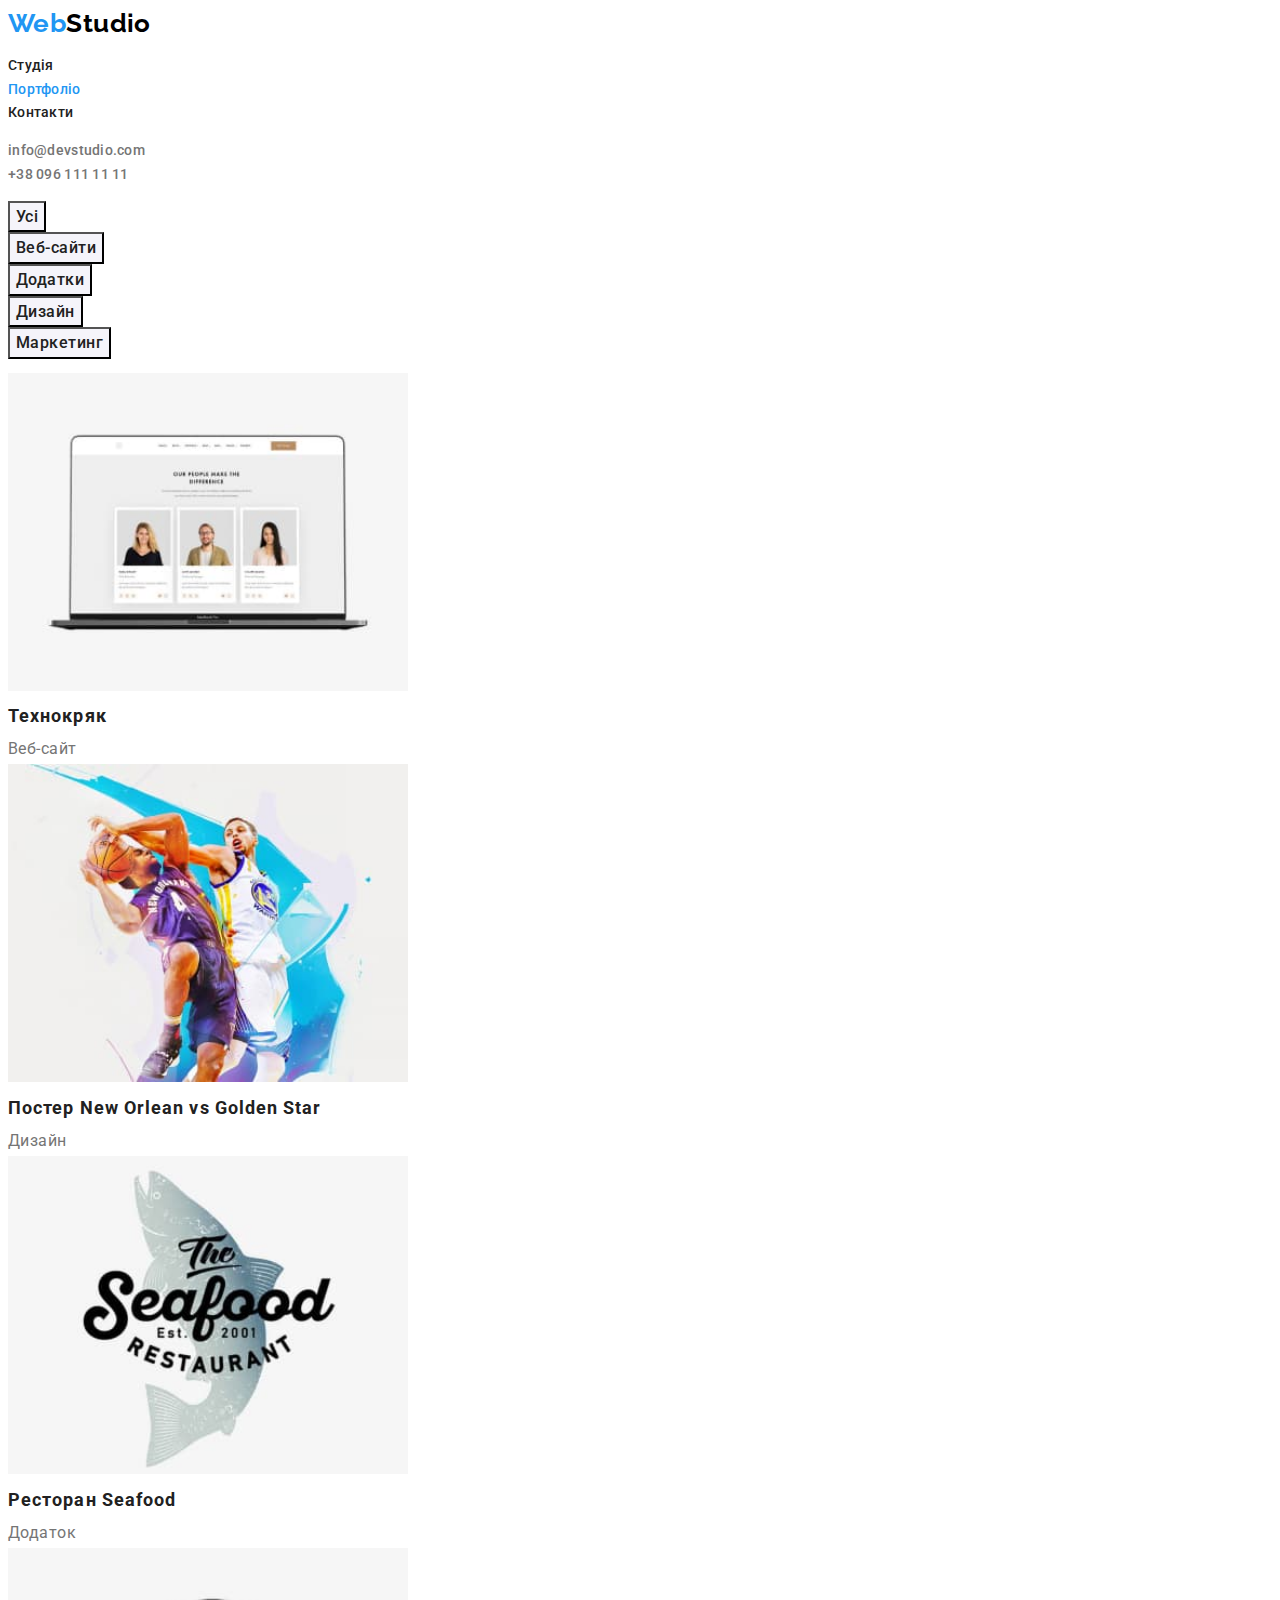
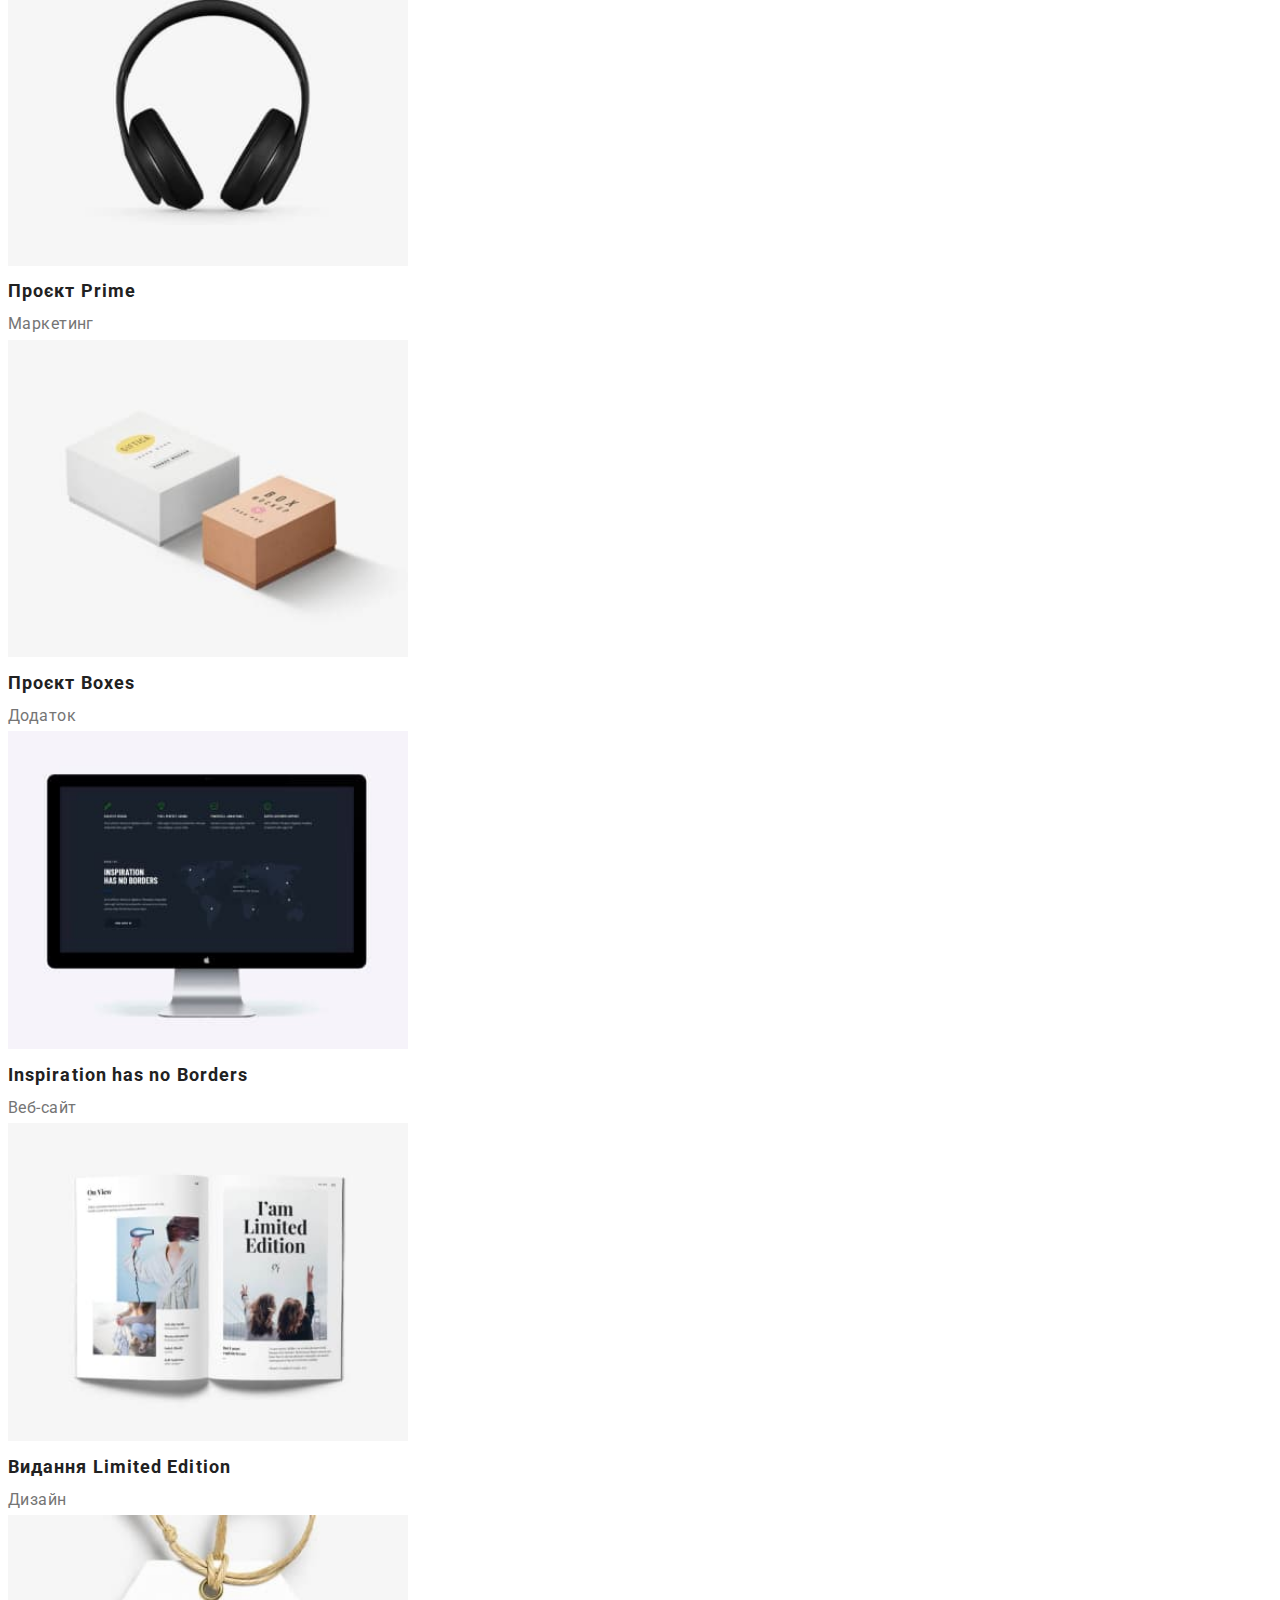
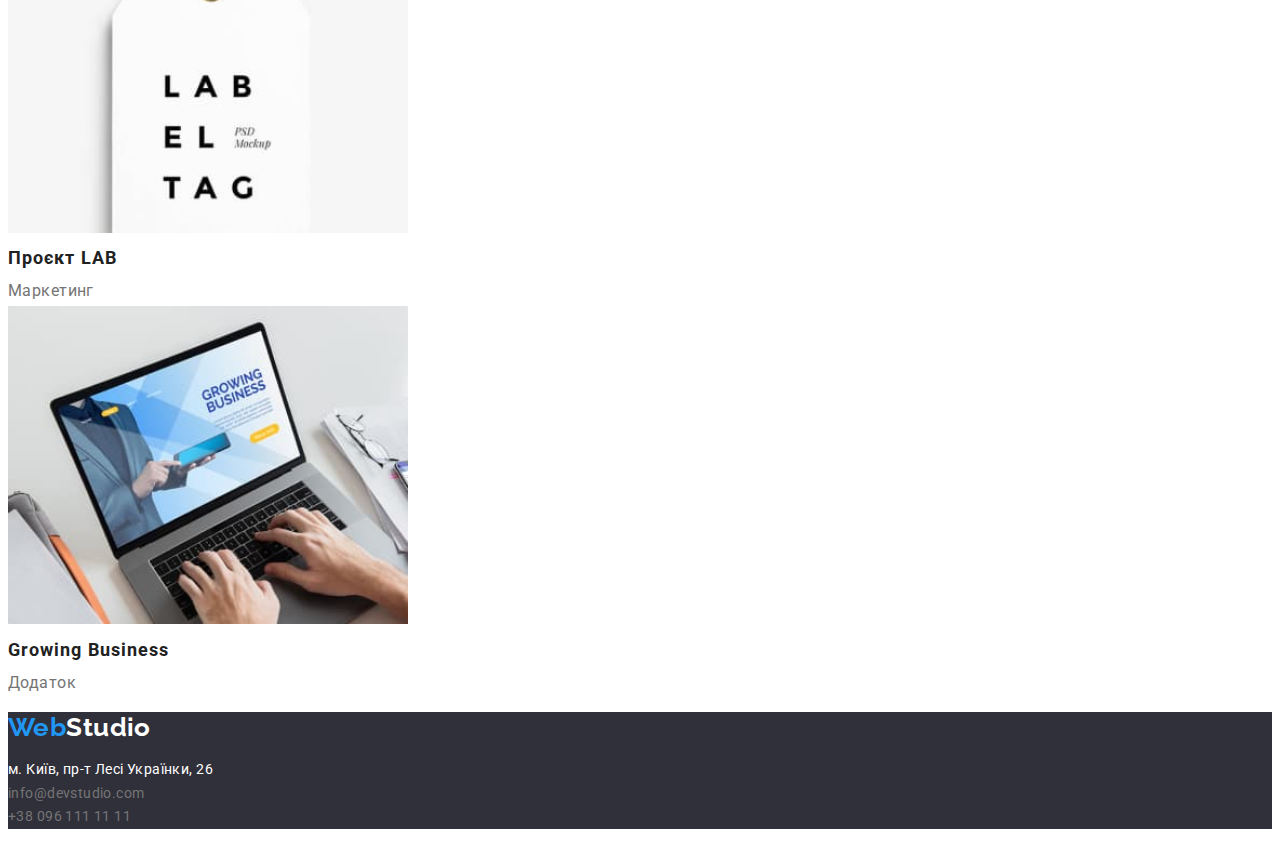
==== portfolio.html @ 4ef35f47 "editting html, css" ====
<!DOCTYPE html>
<html lang="uk">
  <head>
    <meta charset="UTF-8">
    <meta http-equiv="X-UA-Compatible" content="IE=edge">
    <meta name="viewport" content="width=device-width, initial-scale=1.0">
    <title>Portfolio</title>
    <link rel="preconnect" href="https://fonts.googleapis.com">
    <link rel="preconnect" href="https://fonts.gstatic.com" crossorigin>
    <link
      href="https://fonts.googleapis.com/css2?family=Raleway:wght@700&family=Roboto:wght@400;500;700;900&display=swap"
      rel="stylesheet">
    <link rel="stylesheet" href="./css/styles.css">
  </head>
  <body class="body-portfolio">
    <header>
      <nav>
        <a href="./index.html" class="logo-link">
          <span class="logotype">Web</span><span class="logo">Studio</span></a
        >
        <ul class="heder-nav">
          <li>
            <a href="./index.html" class="heder-list">Студія</a>
          </li>
          <li>
            <a href="./portfolio.html" class="heder-list list-current">Портфоліо</a>
          </li>
          <li>
            <a href="" class="heder-list">Контакти</a>
          </li>
        </ul>
        <ul class="heder-contact">
          <li>
            <a href="" class="heder-link">info@devstudio.com</a>
          </li>
          <li>
            <a href="" class="heder-link">+38 096 111 11 11</a>
          </li>
        </ul>
      </nav>
    </header>
    <main>
      <section>
        <h1 class="visually-hidden">Фільтр робіт</h1>
        <ul class="button-nav">
          <li><button class="button" type="button">Усі</button></li>
          <li><button class="button" type="button">Веб-сайти</button></li>
          <li><button class="button" type="button">Додатки</button></li>
          <li><button class="button" type="button">Дизайн</button></li>
          <li><button class="button" type="button">Маркетинг</button></li>
        </ul>
        <ul class="projects-list">
          <li class="iteam">
            <a href="" class="projects-link">
              <img
                src="./images/img-1-1.jpg"
                alt="зображення ноутбука на котрому відкритий сайт Технокряк"
                width="400">
              <h2 class="title">Технокряк</h2>
              <p class="text">Веб-сайт</p>
            </a>
          </li>
          <li>
            <a href="" class="projects-link">
              <img
                src="./images/img-2-2.jpg"
                alt="Зображення постера баскетболістів New Orlean vs Golden Star"
                width="400">
              <h2 class="title">Постер New Orlean vs Golden Star</h2>
              <p class="text">Дизайн</p>
            </a>
          </li>
          <li>
            <a href="" class="projects-link">
              <img
                src="./images/img-3-2.jpg"
                alt="Зображення логотипу ресторана Seafood"
                width="400">
              <h2 class="title">Ресторан Seafood</h2>
              <p class="text">Додаток</p>
            </a>
          </li>
          <li>
            <a href="" class="projects-link">
              <img
                src="./images/img-4-2.jpg"
                alt="зображення навушників"
                width="400">
              <h2 class="title">Проєкт Prime</h2>
              <p class="text">Маркетинг</p>
            </a>
          </li>
          <li>
            <a href="" class="projects-link">
              <img
                src="./images/img-5-2.jpg"
                alt="зображення двох коробок"
                width="400">
              <h2 class="title">Проєкт Boxes</h2>
              <p class="text">Додаток</p>
            </a>
          </li>
          <li>
            <a href="" class="projects-link">
              <img
                src="./images/img-6-2.jpg"
                alt="зображення iMac з сайтом"
                width="400">
              <h2 class="title">Inspiration has no Borders</h2>
              <p class="text">Веб-сайт</p>
            </a>
          </li>
          <li>
            <a href="" class="projects-link">
              <img
                src="./images/img-7-2.jpg"
                alt="зображення книги"
                width="400">
              <h2 class="title">Видання Limited Edition</h2>
              <p class="text">Дизайн</p>
            </a>
          </li>
          <li>
            <a href="" class="projects-link">
              <img
                src="./images/img-8-2.jpg"
                alt="Зображення бірки"
                width="400">
              <h2 class="title">Проєкт LAB</h2>
              <p class="text">Маркетинг</p>
            </a>
          </li>
          <li>
            <a href="" class="projects-link">
              <img
                src="./images/img-9-2.jpg"
                alt="Людина користується ноутбуком"
                width="400">
              <h2 class="title">Growing Business</h2>
              <p class="text">Додаток</p>
            </a>
          </li>
        </ul>
      </section>
    </main>
    <footer class="section-footer">
      <a href="./index.html" class="logo-link">
        <span class="logotype">Web</span
        ><span class="logo-footer">Studio</span></a
      >
      <address>
        <ul class="footer-nav">
          <li>
            <a
              href="https://goo.gl/maps/CPtrU1FHBa2aNyZL9"
              target="_blank"
              rel="noopener noreferrer nofollow"
              class="footer-adress"
              >м. Київ, пр-т Лесі Українки, 26</a
            >
          </li>
          <li>
            <a href="mailto:info@devstudio.com" class="footer-mail"
              >info@devstudio.com</a
            >
          </li>
          <li>
            <a href="tel:380961111111" class="footer-tel">+38 096 111 11 11</a>
          </li>
        </ul>
      </address>
    </footer>
  </body>
</html>
---- css/styles.css ----
/* колір заголовіків #212121 */
/* колір параграфів #757575 */
/* акцент #2196f3 */
/* білий колір #ffffff */
/* колір фона основний #f5f5f5 */
/* колір фона додатковий #2f303a */
/* колір фона додатковий #f5f4fa */

:root {
  --primary-text-color: #212121;
  --text-color: #757575;
  --accent-color: #2196f3;
  --white-color: #ffffff;
  --primary-background-color: #f5f5f5;
  --secondary-background-color: #2f303a;
  --third-background-color: #f5f4fa;
  --background-portfolio: #eeeeee;
}

.visually-hidden {
  position: absolute;
  white-space: nowrap;
  width: 1px;
  height: 1px;
  overflow: hidden;
  border: 0;
  padding: 0;
  clip: rect(0 0 0 0);
  clip-path: inset(50%);
  margin: -1px;
}

ul {
  padding: 0;
}

h1, h2, h3, h4, h5, h6, p {
  margin-top: 0;
  margin-bottom: 0;
}


.container {
  width: 100%;
  max-width: 1200px;
  margin: 0 auto;
  padding: 0 15px;
}

body {
  font-family: 'Roboto', sans-serif;
  font-weight: 400;
  font-size: 14px;
  line-height: 1.7;
  letter-spacing: 0.03em;
  background-color: var(--white-color);
  color: var(--text-color);
}

.logo-link {
  text-decoration: none;
}

.logo-footer {
  font-family: 'Raleway';
  font-style: normal;
  font-weight: 700;
  font-size: 26px;
  line-height: 1.2;
  color: var(--white-color);
}

.logotype {
  font-family: 'Raleway';
  font-style: normal;
  font-weight: 700;
  font-size: 26px;
  line-height: 1.2;
  text-decoration: none;
  color: var(--accent-color);
}
.logo {
  font-family: 'Raleway';
  font-style: normal;
  font-weight: 700;
  font-size: 26px;
  line-height: 1.2;
  color: #000000;
}

/* Hero */

.hero {
  background-color: var(--secondary-background-color);
}

.hero-title {
  color: var(--white-color);
  font-weight: 900;
  font-size: 44px;
  line-height: 1.36;
  text-align: center;
  letter-spacing: 0.06em;
  text-transform: uppercase;
}

/* Site-nav */

.heder-nav {
  list-style: none;
}

.heder-contact {
  list-style: none;
}

.heder-list {
  color: var(--primary-text-color);
  text-decoration: none;
  font-weight: 500;
  font-size: 14px;
  line-height: 1.1;
  letter-spacing: 0.02em;
}

.heder-link {
  color: var(--text-color);
  font-weight: 500;
  font-size: 14px;
  line-height: 1.1;
  letter-spacing: 0.02em;
  text-decoration: none;
}

.heder-link:hover,
.heder-link:focus {
  color: var(--accent-color);
}

.heder-list:hover,
.heder-list:focus {
  color: var(--accent-color);
}

.list-current {
  color: var(--accent-color);
}



/* Features */

.section .title {
  color: var(--primary-text-color);
  font-weight: 700;
  font-size: 14px;
  line-height: 1.1;
  letter-spacing: 0.03em;
  text-transform: uppercase;
}

.title-primary {
  color: var(--primary-text-color);
  font-weight: 700;
  font-size: 36px;
  line-height: 1.2;
  text-align: center;
  letter-spacing: 0.03em;
}

.features-images,
.features-list {
  list-style: none;
}

.features-list .title {
  color: var(--primary-text-color);
}

/* Team */

.team-title {
  color: var(--primary-text-color);
  font-weight: 700;
  font-size: 36px;
  line-height: 42px;
  text-align: center;
  letter-spacing: 0.03em;
}

.section-team {
  background-color: var(--third-background-color);
}

.images {
  text-align: center;
}

.team-list .title {
  color: var(--primary-text-color);
  font-weight: 500;
  font-size: 16px;
  line-height: 1.2px;
  /* identical to box height */
  /* text-align: center; */
  letter-spacing: 0.03em;
}

.team-list .text {
  line-height: 0.8;
  /* identical to box height */
  /* text-align: center */
}

.team-list {
  background-color: var(--white-color);
  list-style: none;
}

/* Footer */

.section-footer {
  background-color: var(--secondary-background-color);
}

.footer-nav {
  list-style: none;
  font-style: normal;
}

.footer-adress {
  color: var(--white-color);
  text-decoration: none;
}

.footer-adress:hover,
.footer-adrees:focus {
  color: var(--accent-color);
}

.footer-mail,
.footer-tel {
  color: var(--text-color);
  text-decoration: none;
}

.footer-tel:hover,
.footer-tel:focus {
  color: var(--accent-color);
}

.footer-mail:hover,
.footer-mail:focus {
  color: var(--accent-color);
}

/* Button */

.button-hero {
  border-radius: 4px;
  padding: 10px 32px;
  min-width: 216px;
  color: var(--white-color);
  background-color: var(--accent-color);
  font-family: 'Roboto', sans-serif;
  border: none;
  font-weight: 700;
  font-size: 16px;
  line-height: 1.88;
  display: flex;
  align-items: center;
  text-align: center;
  letter-spacing: 0.06em;
}

.button-hero:hover,
.button-hero:focus {
  color: var(--white-color);
  background-color: #188ce8;
  cursor: pointer;
}

.button-nav {
  list-style: none;
}

.button {
  color: var(--primary-text-color);
  background-color: var(--third-background-color);
  font-family: 'Roboto';
  font-style: normal;
  font-weight: 500;
  font-size: 16px;
  line-height: 1.6;
  text-align: center;
  letter-spacing: 0.03em;
}

.button:hover,
.button:focus {
  color: var(--white-color);
  background-color: var(--accent-color);
  cursor: pointer;
}

/* Portfolio */

.body-portfolio {
  color: var(--text-color);
  background-color: var(--white-color);
}

.projects-list {
  background-color: var(--white-color);
  list-style: none;
}

.projects-list .title {
  color: var(--primary-text-color);
  font-size: 18px;
    line-height: 2.0;
    letter-spacing: 0.06em;
}

.projects-list .text {
  color: var(--text-color);
  font-size: 16px;
    line-height: 1.88;
}

.projects-link {
  text-decoration: none;
}
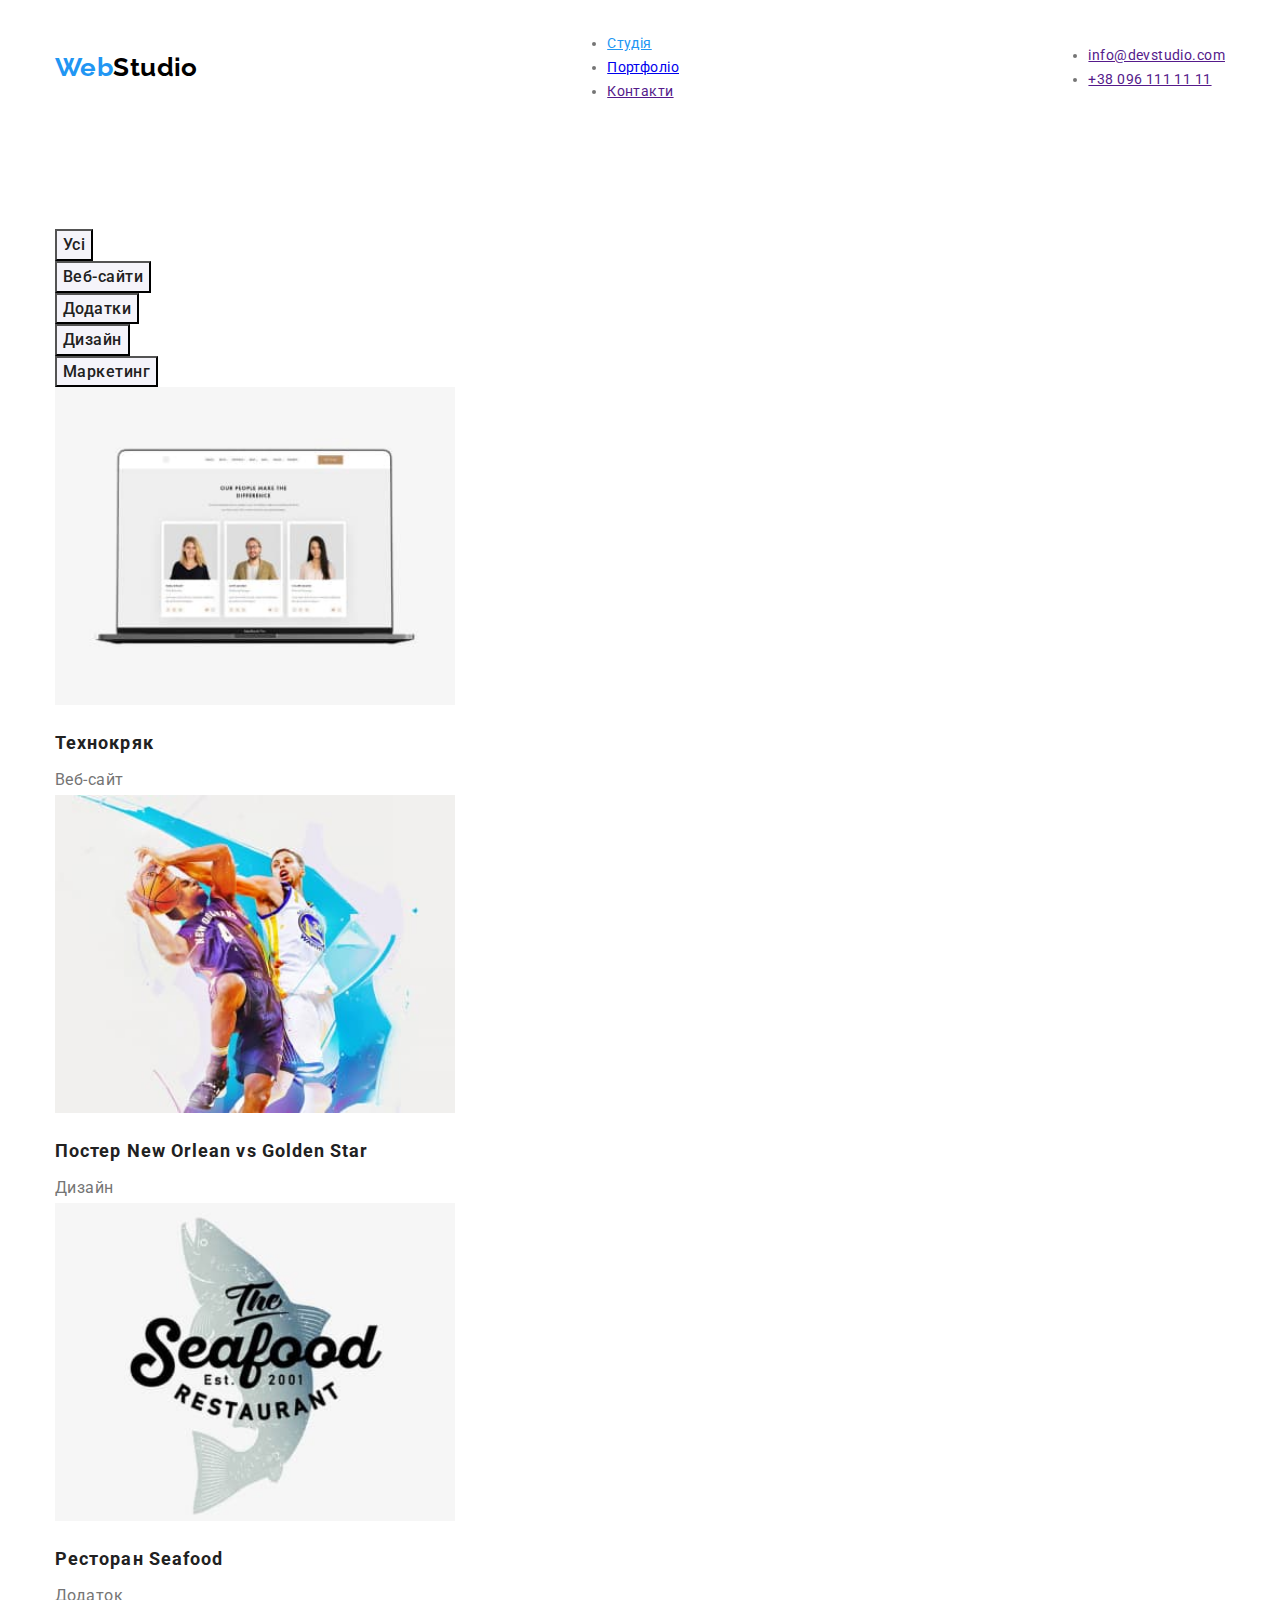
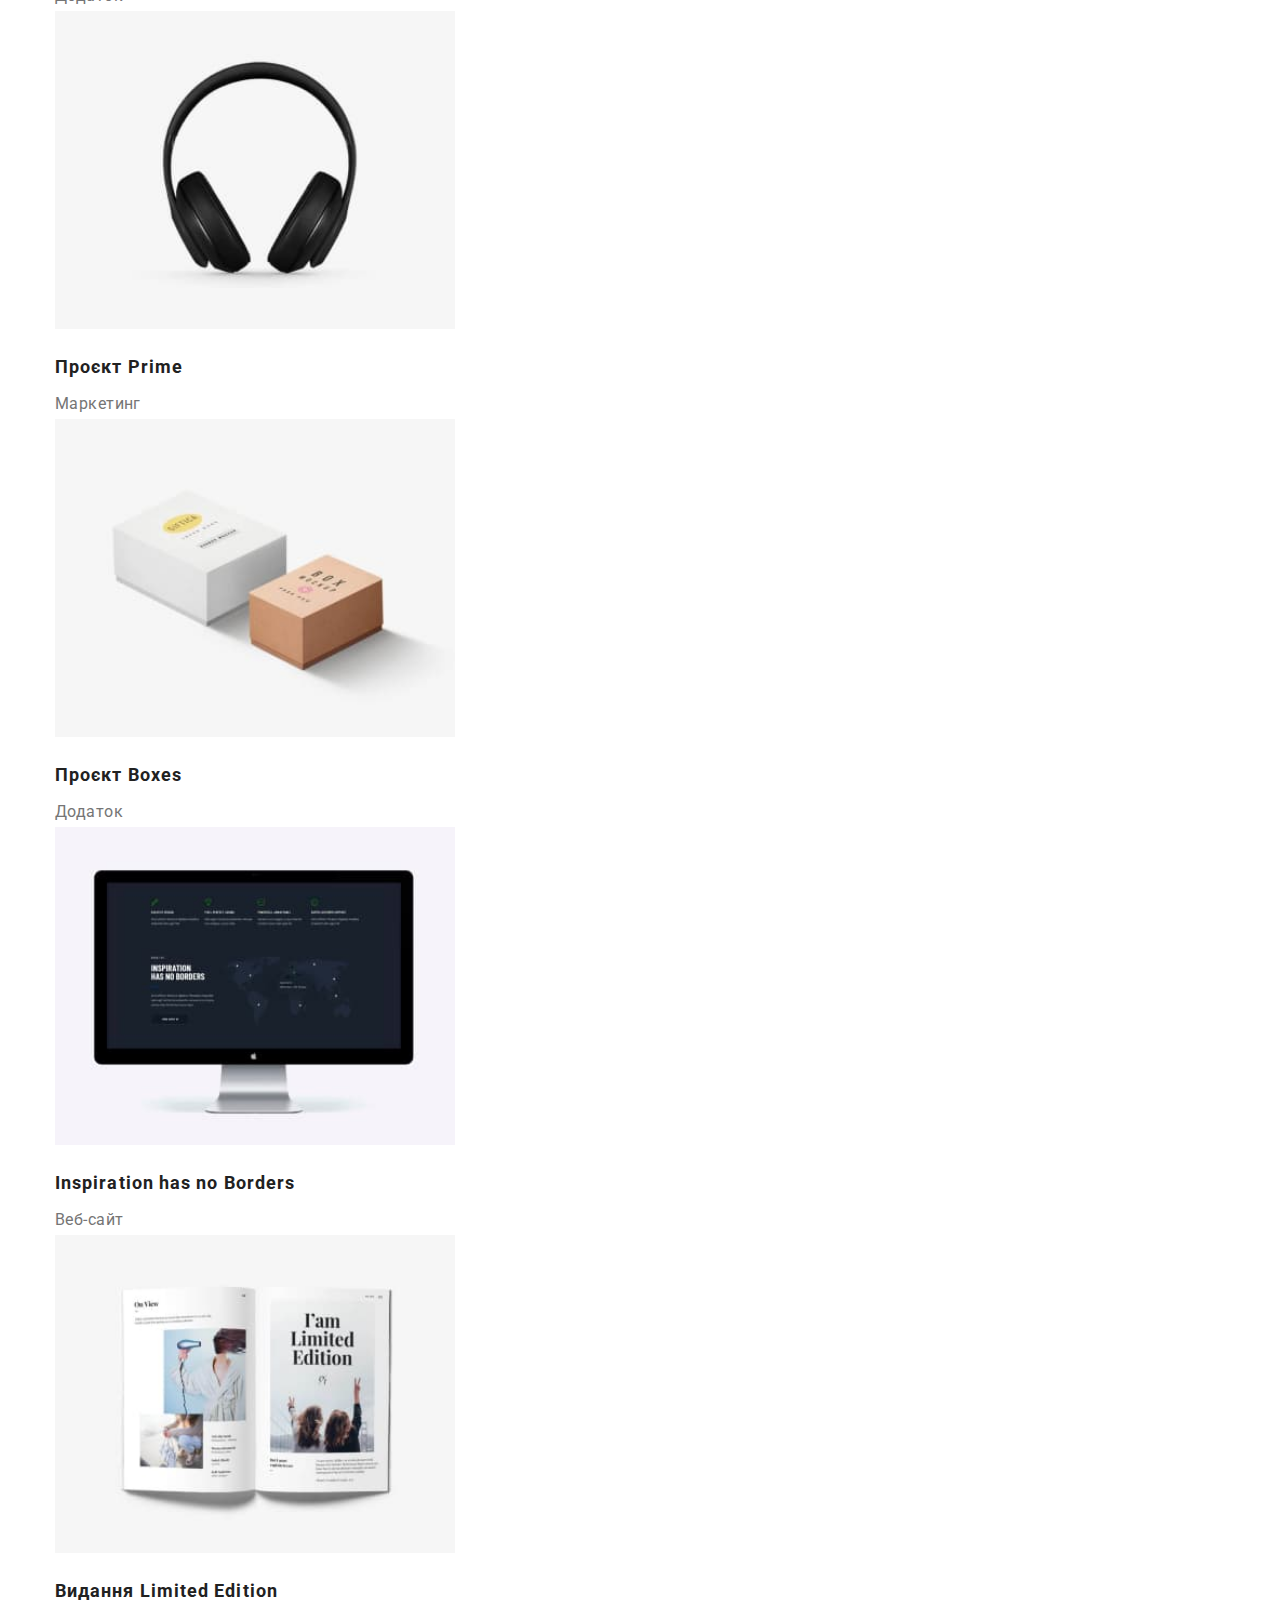
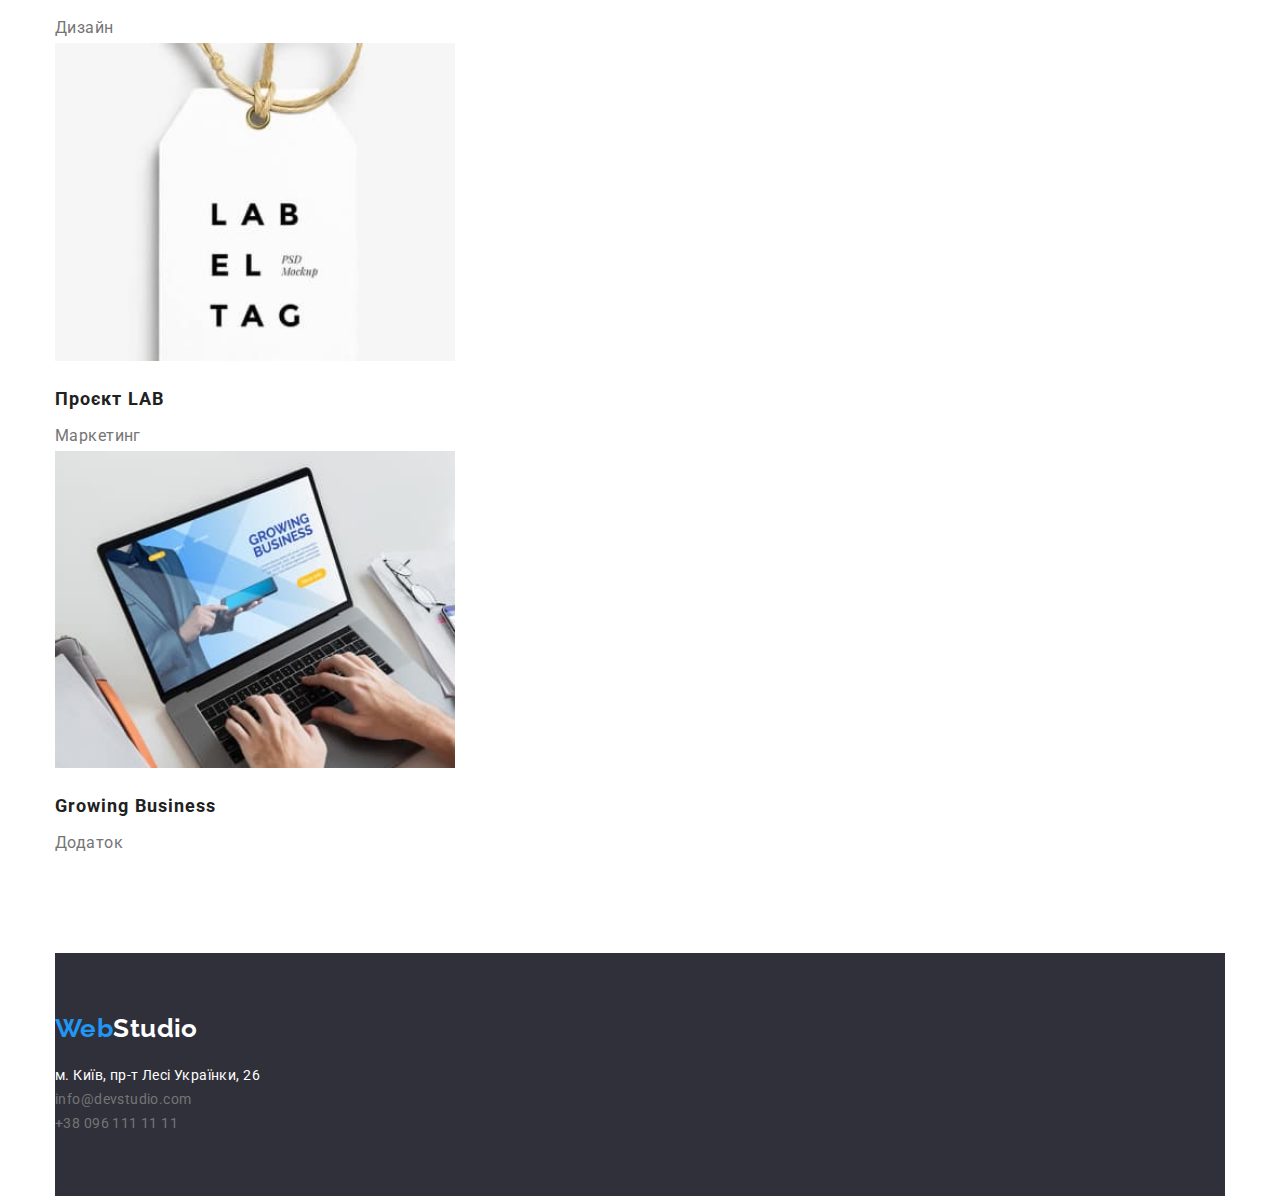
==== commit 37a4c0e3: "08-10-2022" ====
--- a/portfolio.html
+++ b/portfolio.html
@@ -10,38 +10,40 @@
     <link
       href="https://fonts.googleapis.com/css2?family=Raleway:wght@700&family=Roboto:wght@400;500;700;900&display=swap"
       rel="stylesheet">
+      <link rel="stylesheet" href="https://cdnjs.cloudflare.com/ajax/libs/modern-normalize/1.1.0/modern-normalize.min.css" />
     <link rel="stylesheet" href="./css/styles.css">
   </head>
   <body class="body-portfolio">
     <header>
-      <nav>
-        <a href="./index.html" class="logo-link">
-          <span class="logotype">Web</span><span class="logo">Studio</span></a
-        >
-        <ul class="heder-nav">
-          <li>
-            <a href="./index.html" class="heder-list">Студія</a>
-          </li>
-          <li>
-            <a href="./portfolio.html" class="heder-list list-current">Портфоліо</a>
-          </li>
-          <li>
-            <a href="" class="heder-list">Контакти</a>
-          </li>
-        </ul>
-        <ul class="heder-contact">
-          <li>
-            <a href="" class="heder-link">info@devstudio.com</a>
-          </li>
-          <li>
-            <a href="" class="heder-link">+38 096 111 11 11</a>
-          </li>
-        </ul>
-      </nav>
+      <div class="container">
+<nav class="navigation">
+  <a href="./index.html" class="logo-link">
+    <span class="logotype">Web</span><span class="logo">Studio</span></a>
+  <ul class="heder-nav">
+    <li>
+      <a href="./index.html" class="heder-list list-current">Студія</a>
+    </li>
+    <li>
+      <a href="./portfolio.html" class="heder-list">Портфоліо</a>
+    </li>
+    <li>
+      <a href="" class="heder-list">Контакти</a>
+    </li>
+  </ul>
+  <ul class="heder-contact">
+    <li>
+      <a href="" class="heder-link">info@devstudio.com</a>
+    </li>
+    <li>
+      <a href="" class="heder-link">+38 096 111 11 11</a>
+    </li>
+  </ul>
+</nav>
+      </div>
     </header>
     <main>
-      <section>
-        <h1 class="visually-hidden">Фільтр робіт</h1>
+      <section class="section">
+        <div class="container"><h1 class="visually-hidden">Фільтр робіт</h1>
         <ul class="button-nav">
           <li><button class="button" type="button">Усі</button></li>
           <li><button class="button" type="button">Веб-сайти</button></li>
@@ -52,124 +54,91 @@
         <ul class="projects-list">
           <li class="iteam">
             <a href="" class="projects-link">
-              <img
-                src="./images/img-1-1.jpg"
-                alt="зображення ноутбука на котрому відкритий сайт Технокряк"
-                width="400">
-              <h2 class="title">Технокряк</h2>
-              <p class="text">Веб-сайт</p>
+              <img src="./images/img-1-1.jpg" alt="зображення ноутбука на котрому відкритий сайт Технокряк" width="400">
+              <h2 class="title-card">Технокряк</h2>
+              <p class="text-card">Веб-сайт</p>
             </a>
           </li>
           <li>
             <a href="" class="projects-link">
-              <img
-                src="./images/img-2-2.jpg"
-                alt="Зображення постера баскетболістів New Orlean vs Golden Star"
-                width="400">
-              <h2 class="title">Постер New Orlean vs Golden Star</h2>
-              <p class="text">Дизайн</p>
+              <img src="./images/img-2-2.jpg" alt="Зображення постера баскетболістів New Orlean vs Golden Star" width="400">
+              <h2 class="title-card">Постер New Orlean vs Golden Star</h2>
+              <p class="text-card">Дизайн</p>
             </a>
           </li>
           <li>
             <a href="" class="projects-link">
-              <img
-                src="./images/img-3-2.jpg"
-                alt="Зображення логотипу ресторана Seafood"
-                width="400">
-              <h2 class="title">Ресторан Seafood</h2>
-              <p class="text">Додаток</p>
+              <img src="./images/img-3-2.jpg" alt="Зображення логотипу ресторана Seafood" width="400">
+              <h2 class="title-card">Ресторан Seafood</h2>
+              <p class="text-card">Додаток</p>
             </a>
           </li>
           <li>
             <a href="" class="projects-link">
-              <img
-                src="./images/img-4-2.jpg"
-                alt="зображення навушників"
-                width="400">
-              <h2 class="title">Проєкт Prime</h2>
-              <p class="text">Маркетинг</p>
+              <img src="./images/img-4-2.jpg" alt="зображення навушників" width="400">
+              <h2 class="title-card">Проєкт Prime</h2>
+              <p class="text-card">Маркетинг</p>
             </a>
           </li>
           <li>
             <a href="" class="projects-link">
-              <img
-                src="./images/img-5-2.jpg"
-                alt="зображення двох коробок"
-                width="400">
-              <h2 class="title">Проєкт Boxes</h2>
-              <p class="text">Додаток</p>
+              <img src="./images/img-5-2.jpg" alt="зображення двох коробок" width="400">
+              <h2 class="title-card">Проєкт Boxes</h2>
+              <p class="text-card">Додаток</p>
             </a>
           </li>
           <li>
             <a href="" class="projects-link">
-              <img
-                src="./images/img-6-2.jpg"
-                alt="зображення iMac з сайтом"
-                width="400">
-              <h2 class="title">Inspiration has no Borders</h2>
-              <p class="text">Веб-сайт</p>
+              <img src="./images/img-6-2.jpg" alt="зображення iMac з сайтом" width="400">
+              <h2 class="title-card">Inspiration has no Borders</h2>
+              <p class="text-card">Веб-сайт</p>
             </a>
           </li>
           <li>
             <a href="" class="projects-link">
-              <img
-                src="./images/img-7-2.jpg"
-                alt="зображення книги"
-                width="400">
-              <h2 class="title">Видання Limited Edition</h2>
-              <p class="text">Дизайн</p>
+              <img src="./images/img-7-2.jpg" alt="зображення книги" width="400">
+              <h2 class="title-card">Видання Limited Edition</h2>
+              <p class="text-card">Дизайн</p>
             </a>
           </li>
           <li>
             <a href="" class="projects-link">
-              <img
-                src="./images/img-8-2.jpg"
-                alt="Зображення бірки"
-                width="400">
-              <h2 class="title">Проєкт LAB</h2>
-              <p class="text">Маркетинг</p>
+              <img src="./images/img-8-2.jpg" alt="Зображення бірки" width="400">
+              <h2 class="title-card">Проєкт LAB</h2>
+              <p class="text-card">Маркетинг</p>
             </a>
           </li>
           <li>
             <a href="" class="projects-link">
-              <img
-                src="./images/img-9-2.jpg"
-                alt="Людина користується ноутбуком"
-                width="400">
-              <h2 class="title">Growing Business</h2>
-              <p class="text">Додаток</p>
+              <img src="./images/img-9-2.jpg" alt="Людина користується ноутбуком" width="400">
+              <h2 class="title-card">Growing Business</h2>
+              <p class="text-card">Додаток</p>
             </a>
           </li>
         </ul>
+      </div>
       </section>
     </main>
-    <footer class="section-footer">
-      <a href="./index.html" class="logo-link">
-        <span class="logotype">Web</span
-        ><span class="logo-footer">Studio</span></a
-      >
-      <address>
-        <ul class="footer-nav">
-          <li>
-            <a
-              href="https://goo.gl/maps/CPtrU1FHBa2aNyZL9"
-              target="_blank"
-              rel="noopener noreferrer nofollow"
-              class="footer-adress"
-              >м. Київ, пр-т Лесі Українки, 26</a
-            >
-          </li>
-          <li>
-            <a href="mailto:info@devstudio.com" class="footer-mail"
-              >info@devstudio.com</a
-            >
-          </li>
-          <li>
-            <a href="tel:380961111111" class="footer-tel">+38 096 111 11 11</a>
-          </li>
-        </ul>
-      </address>
-    </footer>
+    <div class="container">
+<footer class="section-footer">
+  <a href="./index.html" class="logo-link">
+    <span class="logotype">Web</span><span class="logo-footer">Studio</span></a>
+  <address>
+    <ul class="footer-nav">
+      <li>
+        <a href="https://goo.gl/maps/CPtrU1FHBa2aNyZL9" target="_blank" rel="noopener noreferrer nofollow"
+          class="footer-adress">м. Київ, пр-т Лесі Українки, 26</a>
+      </li>
+      <li>
+        <a href="mailto:info@devstudio.com" class="footer-mail">info@devstudio.com</a>
+      </li>
+      <li>
+        <a href="tel:380961111111" class="footer-tel">+38 096 111 11 11</a>
+      </li>
+    </ul>
+  </address>
+</footer>
+    </div>
   </body>
 </html>
  --- a/css/styles.css
+++ b/css/styles.css
@@ -31,14 +31,26 @@
 }
 
 ul {
+  margin: 0;
   padding: 0;
 }
 
-h1, h2, h3, h4, h5, h6, p {
-  margin-top: 0;
-  margin-bottom: 0;
-}
-
+h1,
+h2,
+h3,
+h4,
+h5,
+h6,
+p {
+  margin: 0;
+  padding: 0;
+}
+
+img {
+  display: block;
+  max-width: 100%;
+  height: auto;
+}
 
 .container {
   width: 100%;
@@ -47,8 +59,13 @@
   padding: 0 15px;
 }
 
+.section,
+.section-team {
+  padding: 94px 0;
+}
+
 body {
-  font-family: 'Roboto', sans-serif;
+  font-family: "Roboto", sans-serif;
   font-weight: 400;
   font-size: 14px;
   line-height: 1.7;
@@ -62,7 +79,7 @@
 }
 
 .logo-footer {
-  font-family: 'Raleway';
+  font-family: "Raleway";
   font-style: normal;
   font-weight: 700;
   font-size: 26px;
@@ -71,7 +88,7 @@
 }
 
 .logotype {
-  font-family: 'Raleway';
+  font-family: "Raleway";
   font-style: normal;
   font-weight: 700;
   font-size: 26px;
@@ -80,7 +97,7 @@
   color: var(--accent-color);
 }
 .logo {
-  font-family: 'Raleway';
+  font-family: "Raleway";
   font-style: normal;
   font-weight: 700;
   font-size: 26px;
@@ -95,6 +112,8 @@
 }
 
 .hero-title {
+  margin: 0 auto 30px auto;
+  max-width: 696px;
   color: var(--white-color);
   font-weight: 900;
   font-size: 44px;
@@ -104,17 +123,35 @@
   text-transform: uppercase;
 }
 
-/* Site-nav */
-
-.heder-nav {
-  list-style: none;
-}
-
-.heder-contact {
-  list-style: none;
-}
-
-.heder-list {
+/* HEADER */
+
+.page-header {
+  border-bottom: 1px solid #ececec;
+}
+
+.navigation {
+  display: flex;
+  justify-content: space-between;
+  align-items: center;
+  margin-top: 32px;
+  margin-bottom: 32px;
+}
+
+.header-nav {
+  display: flex;
+  gap: 50px;
+  margin-left: 50px;
+  list-style: none;
+}
+
+.header-contact {
+  display: flex;
+  gap: 50px;
+  margin-left: auto;
+  list-style: none;
+}
+
+.header-list {
   color: var(--primary-text-color);
   text-decoration: none;
   font-weight: 500;
@@ -123,7 +160,7 @@
   letter-spacing: 0.02em;
 }
 
-.heder-link {
+.header-link {
   color: var(--text-color);
   font-weight: 500;
   font-size: 14px;
@@ -132,13 +169,13 @@
   text-decoration: none;
 }
 
-.heder-link:hover,
-.heder-link:focus {
-  color: var(--accent-color);
-}
-
-.heder-list:hover,
-.heder-list:focus {
+.header-link:hover,
+.header-link:focus {
+  color: var(--accent-color);
+}
+
+.header-list:hover,
+.header-list:focus {
   color: var(--accent-color);
 }
 
@@ -146,11 +183,45 @@
   color: var(--accent-color);
 }
 
-
-
 /* Features */
 
-.section .title {
+.section-features {
+  padding-bottom: 0;
+  padding-top: 94px;
+}
+
+.features-list {
+  display: flex;
+  gap: 30px;
+}
+
+.title-text {
+  max-width: 270px;
+}
+
+.title-primary {
+  margin-bottom: 50px;
+  color: var(--primary-text-color);
+  font-weight: 700;
+  font-size: 36px;
+  line-height: 1.2;
+  text-align: center;
+  letter-spacing: 0.03em;
+}
+
+.features-images {
+  display: flex;
+  gap: 30px;
+}
+
+.features-images,
+.features-list {
+  list-style: none;
+}
+
+.features-list .title {
+  margin-bottom: 10px;
+  max-width: 270px;
   color: var(--primary-text-color);
   font-weight: 700;
   font-size: 14px;
@@ -159,25 +230,20 @@
   text-transform: uppercase;
 }
 
-.title-primary {
-  color: var(--primary-text-color);
-  font-weight: 700;
-  font-size: 36px;
-  line-height: 1.2;
-  text-align: center;
-  letter-spacing: 0.03em;
-}
-
-.features-images,
-.features-list {
-  list-style: none;
-}
-
-.features-list .title {
-  color: var(--primary-text-color);
-}
-
 /* Team */
+
+.container-card {
+  padding: 30px 70px;
+  background-color: var(--white-color);
+  box-shadow: 0px 1px 3px rgba(0, 0, 0, 0.12), 0px 1px 1px rgba(0, 0, 0, 0.14),
+    0px 2px 1px rgba(0, 0, 0, 0.2);
+  border-radius: 0px 0px 4px 4px;
+}
+
+.team-list {
+  display: flex;
+  gap: 30px;
+}
 
 .team-title {
   color: var(--primary-text-color);
@@ -186,14 +252,11 @@
   line-height: 42px;
   text-align: center;
   letter-spacing: 0.03em;
+  margin-bottom: 50px;
 }
 
 .section-team {
   background-color: var(--third-background-color);
-}
-
-.images {
-  text-align: center;
 }
 
 .team-list .title {
@@ -201,19 +264,14 @@
   font-weight: 500;
   font-size: 16px;
   line-height: 1.2px;
-  /* identical to box height */
-  /* text-align: center; */
   letter-spacing: 0.03em;
 }
 
 .team-list .text {
   line-height: 0.8;
-  /* identical to box height */
-  /* text-align: center */
 }
 
 .team-list {
-  background-color: var(--white-color);
   list-style: none;
 }
 
@@ -221,9 +279,11 @@
 
 .section-footer {
   background-color: var(--secondary-background-color);
+  padding: 60px 0;
 }
 
 .footer-nav {
+  margin-top: 20px;
   list-style: none;
   font-style: normal;
 }
@@ -257,12 +317,14 @@
 /* Button */
 
 .button-hero {
+  padding: 10px 32px;
+  margin: 0 auto;
   border-radius: 4px;
   padding: 10px 32px;
   min-width: 216px;
   color: var(--white-color);
   background-color: var(--accent-color);
-  font-family: 'Roboto', sans-serif;
+  font-family: "Roboto", sans-serif;
   border: none;
   font-weight: 700;
   font-size: 16px;
@@ -287,7 +349,7 @@
 .button {
   color: var(--primary-text-color);
   background-color: var(--third-background-color);
-  font-family: 'Roboto';
+  font-family: "Roboto";
   font-style: normal;
   font-weight: 500;
   font-size: 16px;
@@ -315,17 +377,19 @@
   list-style: none;
 }
 
-.projects-list .title {
+.projects-list .title-card {
   color: var(--primary-text-color);
   font-size: 18px;
-    line-height: 2.0;
-    letter-spacing: 0.06em;
-}
-
-.projects-list .text {
+  line-height: 2;
+  letter-spacing: 0.06em;
+  margin-bottom: 4px;
+  margin-top: 20px;
+}
+
+.projects-list .text-card {
   color: var(--text-color);
   font-size: 16px;
-    line-height: 1.88;
+  line-height: 1.88;
 }
 
 .projects-link {
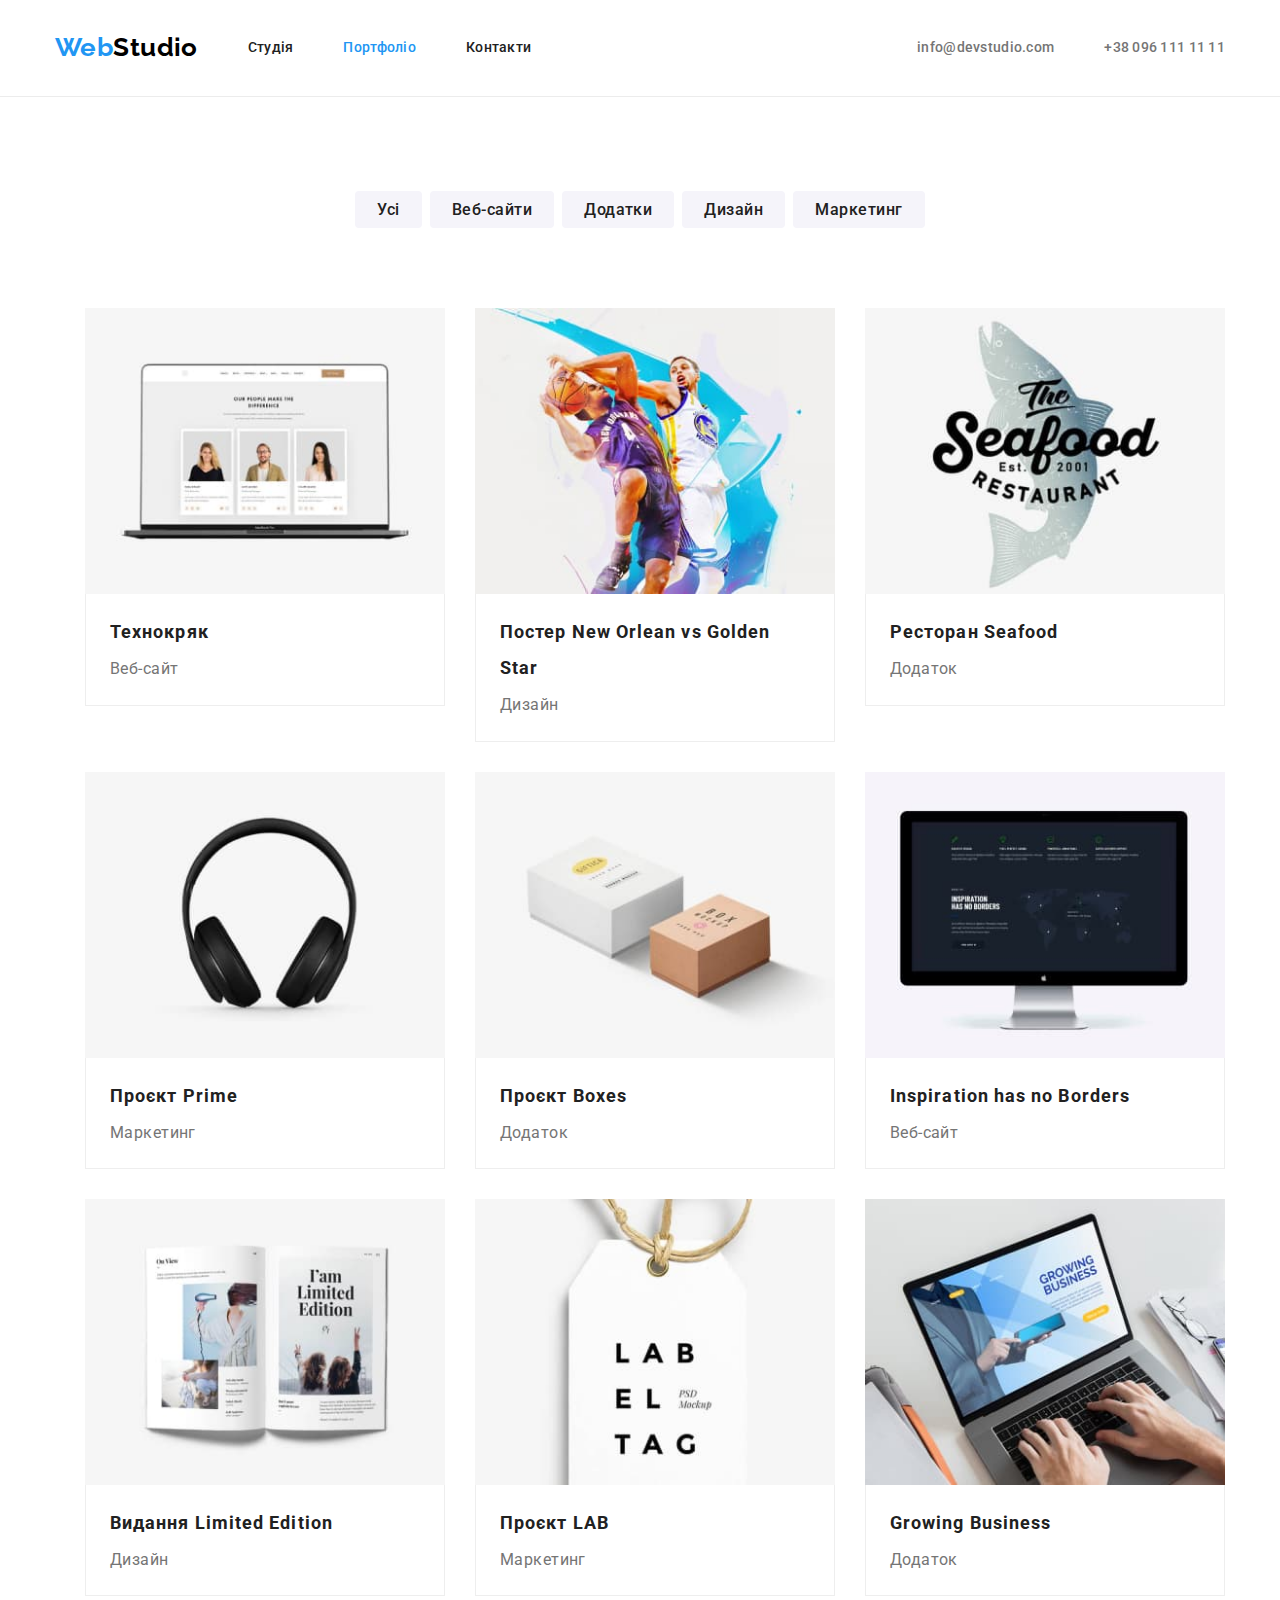
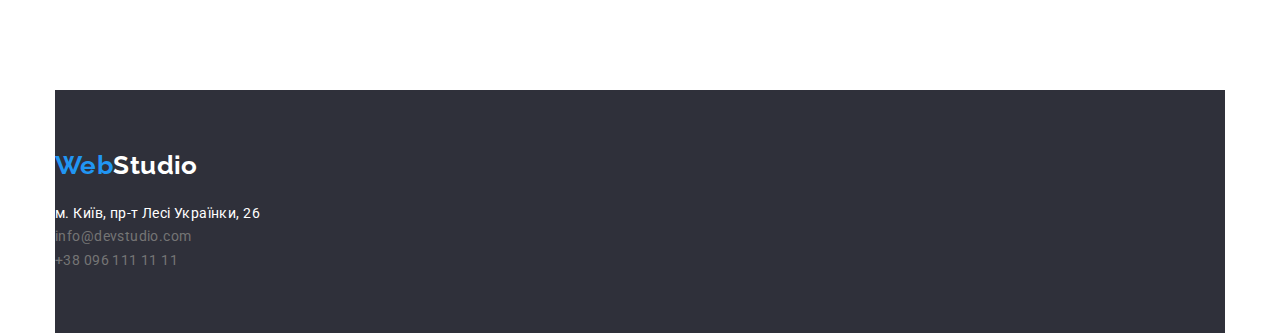
==== commit df141996: "09-10-2022" ====
--- a/portfolio.html
+++ b/portfolio.html
@@ -1,144 +1,216 @@
 <!DOCTYPE html>
 <html lang="uk">
   <head>
-    <meta charset="UTF-8">
-    <meta http-equiv="X-UA-Compatible" content="IE=edge">
-    <meta name="viewport" content="width=device-width, initial-scale=1.0">
+    <meta charset="UTF-8" />
+    <meta http-equiv="X-UA-Compatible" content="IE=edge" />
+    <meta name="viewport" content="width=device-width, initial-scale=1.0" />
     <title>Portfolio</title>
-    <link rel="preconnect" href="https://fonts.googleapis.com">
-    <link rel="preconnect" href="https://fonts.gstatic.com" crossorigin>
+    <link rel="preconnect" href="https://fonts.googleapis.com" />
+    <link rel="preconnect" href="https://fonts.gstatic.com" crossorigin />
     <link
       href="https://fonts.googleapis.com/css2?family=Raleway:wght@700&family=Roboto:wght@400;500;700;900&display=swap"
-      rel="stylesheet">
-      <link rel="stylesheet" href="https://cdnjs.cloudflare.com/ajax/libs/modern-normalize/1.1.0/modern-normalize.min.css" />
-    <link rel="stylesheet" href="./css/styles.css">
+      rel="stylesheet"
+    />
+    <link
+      rel="stylesheet"
+      href="https://cdnjs.cloudflare.com/ajax/libs/modern-normalize/1.1.0/modern-normalize.min.css"
+    />
+    <link rel="stylesheet" href="./css/styles.css" />
   </head>
   <body class="body-portfolio">
-    <header>
+    <header class="page-header">
       <div class="container">
-<nav class="navigation">
-  <a href="./index.html" class="logo-link">
-    <span class="logotype">Web</span><span class="logo">Studio</span></a>
-  <ul class="heder-nav">
-    <li>
-      <a href="./index.html" class="heder-list list-current">Студія</a>
-    </li>
-    <li>
-      <a href="./portfolio.html" class="heder-list">Портфоліо</a>
-    </li>
-    <li>
-      <a href="" class="heder-list">Контакти</a>
-    </li>
-  </ul>
-  <ul class="heder-contact">
-    <li>
-      <a href="" class="heder-link">info@devstudio.com</a>
-    </li>
-    <li>
-      <a href="" class="heder-link">+38 096 111 11 11</a>
-    </li>
-  </ul>
-</nav>
+        <nav class="navigation">
+          <a href="./index.html" class="logo-link">
+            <span class="logotype">Web</span><span class="logo">Studio</span></a
+          >
+          <ul class="header-nav">
+            <li>
+              <a href="./index.html" class="header-list">Студія</a>
+            </li>
+            <li>
+              <a href="./portfolio.html" class="header-list list-current"
+                >Портфоліо</a
+              >
+            </li>
+            <li>
+              <a href="" class="header-list">Контакти</a>
+            </li>
+          </ul>
+          <ul class="header-contact">
+            <li>
+              <a href="" class="header-link">info@devstudio.com</a>
+            </li>
+            <li>
+              <a href="" class="header-link">+38 096 111 11 11</a>
+            </li>
+          </ul>
+        </nav>
       </div>
     </header>
     <main>
       <section class="section">
-        <div class="container"><h1 class="visually-hidden">Фільтр робіт</h1>
-        <ul class="button-nav">
-          <li><button class="button" type="button">Усі</button></li>
-          <li><button class="button" type="button">Веб-сайти</button></li>
-          <li><button class="button" type="button">Додатки</button></li>
-          <li><button class="button" type="button">Дизайн</button></li>
-          <li><button class="button" type="button">Маркетинг</button></li>
-        </ul>
-        <ul class="projects-list">
-          <li class="iteam">
-            <a href="" class="projects-link">
-              <img src="./images/img-1-1.jpg" alt="зображення ноутбука на котрому відкритий сайт Технокряк" width="400">
-              <h2 class="title-card">Технокряк</h2>
-              <p class="text-card">Веб-сайт</p>
-            </a>
-          </li>
-          <li>
-            <a href="" class="projects-link">
-              <img src="./images/img-2-2.jpg" alt="Зображення постера баскетболістів New Orlean vs Golden Star" width="400">
-              <h2 class="title-card">Постер New Orlean vs Golden Star</h2>
-              <p class="text-card">Дизайн</p>
-            </a>
-          </li>
-          <li>
-            <a href="" class="projects-link">
-              <img src="./images/img-3-2.jpg" alt="Зображення логотипу ресторана Seafood" width="400">
-              <h2 class="title-card">Ресторан Seafood</h2>
-              <p class="text-card">Додаток</p>
-            </a>
-          </li>
-          <li>
-            <a href="" class="projects-link">
-              <img src="./images/img-4-2.jpg" alt="зображення навушників" width="400">
-              <h2 class="title-card">Проєкт Prime</h2>
-              <p class="text-card">Маркетинг</p>
-            </a>
-          </li>
-          <li>
-            <a href="" class="projects-link">
-              <img src="./images/img-5-2.jpg" alt="зображення двох коробок" width="400">
-              <h2 class="title-card">Проєкт Boxes</h2>
-              <p class="text-card">Додаток</p>
-            </a>
-          </li>
-          <li>
-            <a href="" class="projects-link">
-              <img src="./images/img-6-2.jpg" alt="зображення iMac з сайтом" width="400">
-              <h2 class="title-card">Inspiration has no Borders</h2>
-              <p class="text-card">Веб-сайт</p>
-            </a>
-          </li>
-          <li>
-            <a href="" class="projects-link">
-              <img src="./images/img-7-2.jpg" alt="зображення книги" width="400">
-              <h2 class="title-card">Видання Limited Edition</h2>
-              <p class="text-card">Дизайн</p>
-            </a>
-          </li>
-          <li>
-            <a href="" class="projects-link">
-              <img src="./images/img-8-2.jpg" alt="Зображення бірки" width="400">
-              <h2 class="title-card">Проєкт LAB</h2>
-              <p class="text-card">Маркетинг</p>
-            </a>
-          </li>
-          <li>
-            <a href="" class="projects-link">
-              <img src="./images/img-9-2.jpg" alt="Людина користується ноутбуком" width="400">
-              <h2 class="title-card">Growing Business</h2>
-              <p class="text-card">Додаток</p>
-            </a>
-          </li>
-        </ul>
-      </div>
+        <div class="container">
+          <h1 class="visually-hidden">Фільтр робіт</h1>
+          <ul class="button-nav">
+            <li><button class="button" type="button">Усі</button></li>
+            <li><button class="button" type="button">Веб-сайти</button></li>
+            <li><button class="button" type="button">Додатки</button></li>
+            <li><button class="button" type="button">Дизайн</button></li>
+            <li><button class="button" type="button">Маркетинг</button></li>
+          </ul>
+          <ul class="projects-list">
+            <li class="iteam">
+              <a href="" class="projects-link">
+                <img
+                  src="./images/img-1-1.jpg"
+                  alt="зображення ноутбука на котрому відкритий сайт Технокряк"
+                  width="400"
+                />
+                <div class="card-content">
+                  <h2 class="title-card">Технокряк</h2>
+                  <p class="text-card">Веб-сайт</p>
+                </div>
+              </a>
+            </li>
+            <li class="iteam">
+              <a href="" class="projects-link">
+                <img
+                  src="./images/img-2-2.jpg"
+                  alt="Зображення постера баскетболістів New Orlean vs Golden Star"
+                  width="400"
+                />
+                <div class="card-content">
+                  <h2 class="title-card">Постер New Orlean vs Golden Star</h2>
+                  <p class="text-card">Дизайн</p>
+                </div>
+              </a>
+            </li>
+            <li class="iteam">
+              <a href="" class="projects-link">
+                <img
+                  src="./images/img-3-2.jpg"
+                  alt="Зображення логотипу ресторана Seafood"
+                  width="400"
+                />
+                <div class="card-content">
+                  <h2 class="title-card">Ресторан Seafood</h2>
+                  <p class="text-card">Додаток</p>
+                </div>
+              </a>
+            </li>
+            <li class="iteam">
+              <a href="" class="projects-link">
+                <img
+                  src="./images/img-4-2.jpg"
+                  alt="зображення навушників"
+                  width="400"
+                />
+                <div class="card-content">
+                  <h2 class="title-card">Проєкт Prime</h2>
+                  <p class="text-card">Маркетинг</p>
+                </div>
+              </a>
+            </li>
+            <li class="iteam">
+              <a href="" class="projects-link">
+                <img
+                  src="./images/img-5-2.jpg"
+                  alt="зображення двох коробок"
+                  width="400"
+                />
+                <div class="card-content">
+                  <h2 class="title-card">Проєкт Boxes</h2>
+                  <p class="text-card">Додаток</p>
+                </div>
+              </a>
+            </li>
+            <li class="iteam">
+              <a href="" class="projects-link">
+                <img
+                  src="./images/img-6-2.jpg"
+                  alt="зображення iMac з сайтом"
+                  width="400"
+                />
+                <div class="card-content">
+                  <h2 class="title-card">Inspiration has no Borders</h2>
+                  <p class="text-card">Веб-сайт</p>
+                </div>
+              </a>
+            </li>
+            <li class="iteam">
+              <a href="" class="projects-link">
+                <img
+                  src="./images/img-7-2.jpg"
+                  alt="зображення книги"
+                  width="400"
+                />
+                <div class="card-content">
+                  <h2 class="title-card">Видання Limited Edition</h2>
+                  <p class="text-card">Дизайн</p>
+                </div>
+              </a>
+            </li>
+            <li class="iteam">
+              <a href="" class="projects-link">
+                <img
+                  src="./images/img-8-2.jpg"
+                  alt="Зображення бірки"
+                  width="400"
+                />
+                <div class="card-content">
+                  <h2 class="title-card">Проєкт LAB</h2>
+                  <p class="text-card">Маркетинг</p>
+                </div>
+              </a>
+            </li>
+            <li class="iteam">
+              <a href="" class="projects-link">
+                <img
+                  src="./images/img-9-2.jpg"
+                  alt="Людина користується ноутбуком"
+                  width="400"
+                />
+                <div class="card-content">
+                  <h2 class="title-card">Growing Business</h2>
+                  <p class="text-card">Додаток</p>
+                </div>
+              </a>
+            </li>
+          </ul>
+        </div>
       </section>
     </main>
     <div class="container">
-<footer class="section-footer">
-  <a href="./index.html" class="logo-link">
-    <span class="logotype">Web</span><span class="logo-footer">Studio</span></a>
-  <address>
-    <ul class="footer-nav">
-      <li>
-        <a href="https://goo.gl/maps/CPtrU1FHBa2aNyZL9" target="_blank" rel="noopener noreferrer nofollow"
-          class="footer-adress">м. Київ, пр-т Лесі Українки, 26</a>
-      </li>
-      <li>
-        <a href="mailto:info@devstudio.com" class="footer-mail">info@devstudio.com</a>
-      </li>
-      <li>
-        <a href="tel:380961111111" class="footer-tel">+38 096 111 11 11</a>
-      </li>
-    </ul>
-  </address>
-</footer>
+      <footer class="section-footer">
+        <a href="./index.html" class="logo-link">
+          <span class="logotype">Web</span
+          ><span class="logo-footer">Studio</span></a
+        >
+        <address>
+          <ul class="footer-nav">
+            <li>
+              <a
+                href="https://goo.gl/maps/CPtrU1FHBa2aNyZL9"
+                target="_blank"
+                rel="noopener noreferrer nofollow"
+                class="footer-adress"
+                >м. Київ, пр-т Лесі Українки, 26</a
+              >
+            </li>
+            <li>
+              <a href="mailto:info@devstudio.com" class="footer-mail"
+                >info@devstudio.com</a
+              >
+            </li>
+            <li>
+              <a href="tel:380961111111" class="footer-tel"
+                >+38 096 111 11 11</a
+              >
+            </li>
+          </ul>
+        </address>
+      </footer>
     </div>
   </body>
 </html>
- --- a/css/styles.css
+++ b/css/styles.css
@@ -7,6 +7,7 @@
 /* колір фона додатковий #f5f4fa */
 
 :root {
+  --card-set-gap: 30px;
   --primary-text-color: #212121;
   --text-color: #757575;
   --accent-color: #2196f3;
@@ -52,6 +53,7 @@
   height: auto;
 }
 
+
 .container {
   width: 100%;
   max-width: 1200px;
@@ -232,12 +234,19 @@
 
 /* Team */
 
+.card {
+  width: 270px;
+  height: 368px;
+  background-color: var(--white-color);
+    box-shadow: 0px 1px 3px rgba(0, 0, 0, 0.12), 0px 1px 1px rgba(0, 0, 0, 0.14),
+      0px 2px 1px rgba(0, 0, 0, 0.2);
+    border-radius: 0px 0px 4px 4px;
+}
+
 .container-card {
-  padding: 30px 70px;
-  background-color: var(--white-color);
-  box-shadow: 0px 1px 3px rgba(0, 0, 0, 0.12), 0px 1px 1px rgba(0, 0, 0, 0.14),
-    0px 2px 1px rgba(0, 0, 0, 0.2);
-  border-radius: 0px 0px 4px 4px;
+  padding: 30px 0;
+  text-align: center;
+  
 }
 
 .team-list {
@@ -260,15 +269,16 @@
 }
 
 .team-list .title {
+  margin-bottom: 10px ;
   color: var(--primary-text-color);
   font-weight: 500;
   font-size: 16px;
-  line-height: 1.2px;
+  line-height: 1.2;
   letter-spacing: 0.03em;
 }
 
 .team-list .text {
-  line-height: 0.8;
+  line-height: 1.2;
 }
 
 .team-list {
@@ -343,10 +353,17 @@
 }
 
 .button-nav {
+  display: flex;
+  gap: 8px;
+  justify-content: center; 
+  margin-bottom: 50px;
   list-style: none;
 }
 
 .button {
+  padding: 6px 22px;
+  border-radius: 4px;
+  border: 0;
   color: var(--primary-text-color);
   background-color: var(--third-background-color);
   font-family: "Roboto";
@@ -373,9 +390,22 @@
 }
 
 .projects-list {
+  display: flex;
+  flex-wrap: wrap;
+  margin-top: (-1 * var(--card-set-gap));
+  margin-left: (-1 * var(--card-set-gap) );
   background-color: var(--white-color);
   list-style: none;
 }
+
+
+.projects-list > .iteam {
+  display: block;
+  flex-basis: calc(100% / 3 - var(--card-set-gap));
+  margin-top: var(--card-set-gap);
+  margin-left: var(--card-set-gap);
+}
+
 
 .projects-list .title-card {
   color: var(--primary-text-color);
@@ -383,7 +413,6 @@
   line-height: 2;
   letter-spacing: 0.06em;
   margin-bottom: 4px;
-  margin-top: 20px;
 }
 
 .projects-list .text-card {
@@ -395,3 +424,9 @@
 .projects-link {
   text-decoration: none;
 }
+
+.card-content {
+  padding: 20px 24px;
+  border: 1px solid var(--background-portfolio);
+  border-top: none;
+}
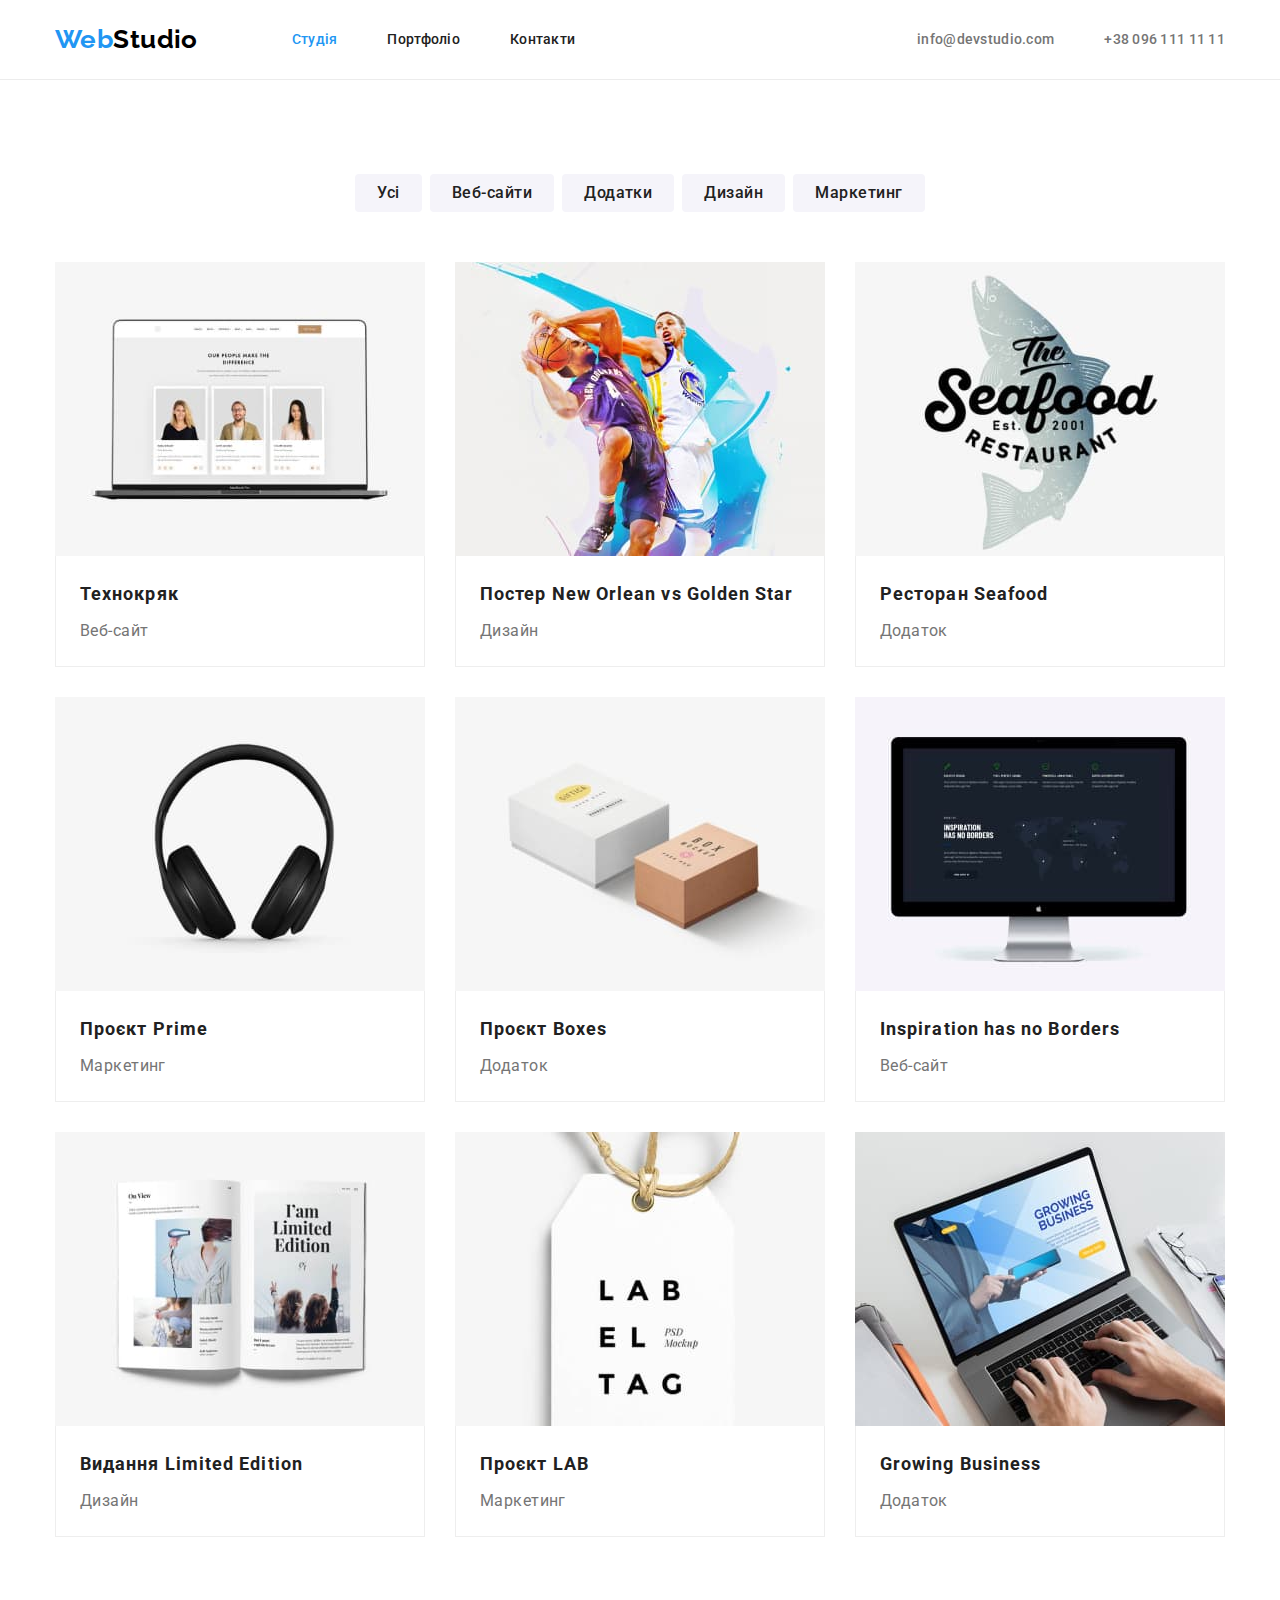
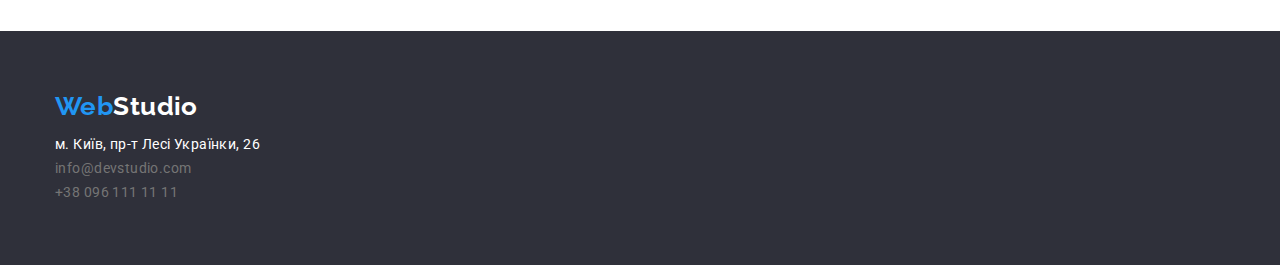
==== commit a516be1d: "09-10-2022 20:32" ====
--- a/portfolio.html
+++ b/portfolio.html
@@ -20,23 +20,21 @@
   <body class="body-portfolio">
     <header class="page-header">
       <div class="container">
-        <nav class="navigation">
-          <a href="./index.html" class="logo-link">
-            <span class="logotype">Web</span><span class="logo">Studio</span></a
-          >
-          <ul class="header-nav">
-            <li>
-              <a href="./index.html" class="header-list">Студія</a>
-            </li>
-            <li>
-              <a href="./portfolio.html" class="header-list list-current"
-                >Портфоліо</a
-              >
-            </li>
-            <li>
-              <a href="" class="header-list">Контакти</a>
-            </li>
-          </ul>
+        <div class="container-nav">
+          <nav class="navigation">
+            <a href="./index.html" class="logo-link">Web<span class="logo">Studio</span></a>
+            <ul class="header-nav">
+              <li>
+                <a href="./index.html" class="header-list list-current">Студія</a>
+              </li>
+              <li>
+                <a href="./portfolio.html" class="header-list">Портфоліо</a>
+              </li>
+              <li>
+                <a href="" class="header-list">Контакти</a>
+              </li>
+            </ul>
+          </nav>
           <ul class="header-contact">
             <li>
               <a href="" class="header-link">info@devstudio.com</a>
@@ -45,7 +43,7 @@
               <a href="" class="header-link">+38 096 111 11 11</a>
             </li>
           </ul>
-        </nav>
+        </div>
       </div>
     </header>
     <main>
@@ -181,36 +179,24 @@
         </div>
       </section>
     </main>
-    <div class="container">
-      <footer class="section-footer">
-        <a href="./index.html" class="logo-link">
-          <span class="logotype">Web</span
-          ><span class="logo-footer">Studio</span></a
-        >
+    <footer class="section-footer">
+      <div class="container">
+        <a href="./index.html" class="logo-link-footer">Web<span class="logo-footer">Studio</span></a>
         <address>
           <ul class="footer-nav">
             <li>
-              <a
-                href="https://goo.gl/maps/CPtrU1FHBa2aNyZL9"
-                target="_blank"
-                rel="noopener noreferrer nofollow"
-                class="footer-adress"
-                >м. Київ, пр-т Лесі Українки, 26</a
-              >
-            </li>
-            <li>
-              <a href="mailto:info@devstudio.com" class="footer-mail"
-                >info@devstudio.com</a
-              >
-            </li>
-            <li>
-              <a href="tel:380961111111" class="footer-tel"
-                >+38 096 111 11 11</a
-              >
+              <a href="https://goo.gl/maps/CPtrU1FHBa2aNyZL9" target="_blank" rel="noopener noreferrer nofollow"
+                class="footer-adress">м. Київ, пр-т Лесі Українки, 26</a>
+            </li>
+            <li>
+              <a href="mailto:info@devstudio.com" class="footer-mail">info@devstudio.com</a>
+            </li>
+            <li>
+              <a href="tel:380961111111" class="footer-tel">+38 096 111 11 11</a>
             </li>
           </ul>
         </address>
-      </footer>
-    </div>
+      </div>
+    </footer>
   </body>
 </html>
--- a/css/styles.css
+++ b/css/styles.css
@@ -53,7 +53,6 @@
   height: auto;
 }
 
-
 .container {
   width: 100%;
   max-width: 1200px;
@@ -78,6 +77,22 @@
 
 .logo-link {
   text-decoration: none;
+  font-family: "Raleway";
+  font-style: normal;
+  font-weight: 700;
+    font-size: 26px;
+    line-height: 1.2;
+    text-decoration: none;
+    color: var(--accent-color);
+}
+
+.logo {
+  font-family: "Raleway";
+  font-style: normal;
+  font-weight: 700;
+  font-size: 26px;
+  line-height: 1.2;
+  color: #000000;
 }
 
 .logo-footer {
@@ -89,27 +104,26 @@
   color: var(--white-color);
 }
 
-.logotype {
-  font-family: "Raleway";
-  font-style: normal;
-  font-weight: 700;
-  font-size: 26px;
-  line-height: 1.2;
-  text-decoration: none;
-  color: var(--accent-color);
-}
-.logo {
-  font-family: "Raleway";
-  font-style: normal;
-  font-weight: 700;
-  font-size: 26px;
-  line-height: 1.2;
-  color: #000000;
-}
+.logo-link-footer {
+  display: block;
+  margin-bottom: 11px;
+  text-decoration: none;
+    font-family: "Raleway";
+    font-style: normal;
+    font-weight: 700;
+    font-size: 26px;
+    line-height: 1.2;
+    text-decoration: none;
+    color: var(--accent-color);
+}
+
+
+
 
 /* Hero */
 
 .hero {
+  padding: 200px 0;
   background-color: var(--secondary-background-color);
 }
 
@@ -131,18 +145,20 @@
   border-bottom: 1px solid #ececec;
 }
 
+.container-nav {
+  display: flex;
+
+}
+
 .navigation {
   display: flex;
-  justify-content: space-between;
   align-items: center;
-  margin-top: 32px;
-  margin-bottom: 32px;
 }
 
 .header-nav {
   display: flex;
   gap: 50px;
-  margin-left: 50px;
+  margin-left: 94px;
   list-style: none;
 }
 
@@ -154,6 +170,8 @@
 }
 
 .header-list {
+  display: block;
+  padding: 32px 0;
   color: var(--primary-text-color);
   text-decoration: none;
   font-weight: 500;
@@ -163,6 +181,8 @@
 }
 
 .header-link {
+  display: block;
+  padding: 32px 0;
   color: var(--text-color);
   font-weight: 500;
   font-size: 14px;
@@ -236,17 +256,15 @@
 
 .card {
   width: 270px;
-  height: 368px;
   background-color: var(--white-color);
-    box-shadow: 0px 1px 3px rgba(0, 0, 0, 0.12), 0px 1px 1px rgba(0, 0, 0, 0.14),
-      0px 2px 1px rgba(0, 0, 0, 0.2);
-    border-radius: 0px 0px 4px 4px;
+  box-shadow: 0px 1px 3px rgba(0, 0, 0, 0.12), 0px 1px 1px rgba(0, 0, 0, 0.14),
+    0px 2px 1px rgba(0, 0, 0, 0.2);
+  border-radius: 0px 0px 4px 4px;
 }
 
 .container-card {
   padding: 30px 0;
   text-align: center;
-  
 }
 
 .team-list {
@@ -269,7 +287,7 @@
 }
 
 .team-list .title {
-  margin-bottom: 10px ;
+  margin-bottom: 10px;
   color: var(--primary-text-color);
   font-weight: 500;
   font-size: 16px;
@@ -293,7 +311,6 @@
 }
 
 .footer-nav {
-  margin-top: 20px;
   list-style: none;
   font-style: normal;
 }
@@ -355,7 +372,7 @@
 .button-nav {
   display: flex;
   gap: 8px;
-  justify-content: center; 
+  justify-content: center;
   margin-bottom: 50px;
   list-style: none;
 }
@@ -392,20 +409,15 @@
 .projects-list {
   display: flex;
   flex-wrap: wrap;
-  margin-top: (-1 * var(--card-set-gap));
-  margin-left: (-1 * var(--card-set-gap) );
+  gap: 30px;
   background-color: var(--white-color);
   list-style: none;
 }
-
 
 .projects-list > .iteam {
   display: block;
-  flex-basis: calc(100% / 3 - var(--card-set-gap));
-  margin-top: var(--card-set-gap);
-  margin-left: var(--card-set-gap);
-}
-
+  flex-basis: calc(((100% - 60px) / 3));
+}
 
 .projects-list .title-card {
   color: var(--primary-text-color);
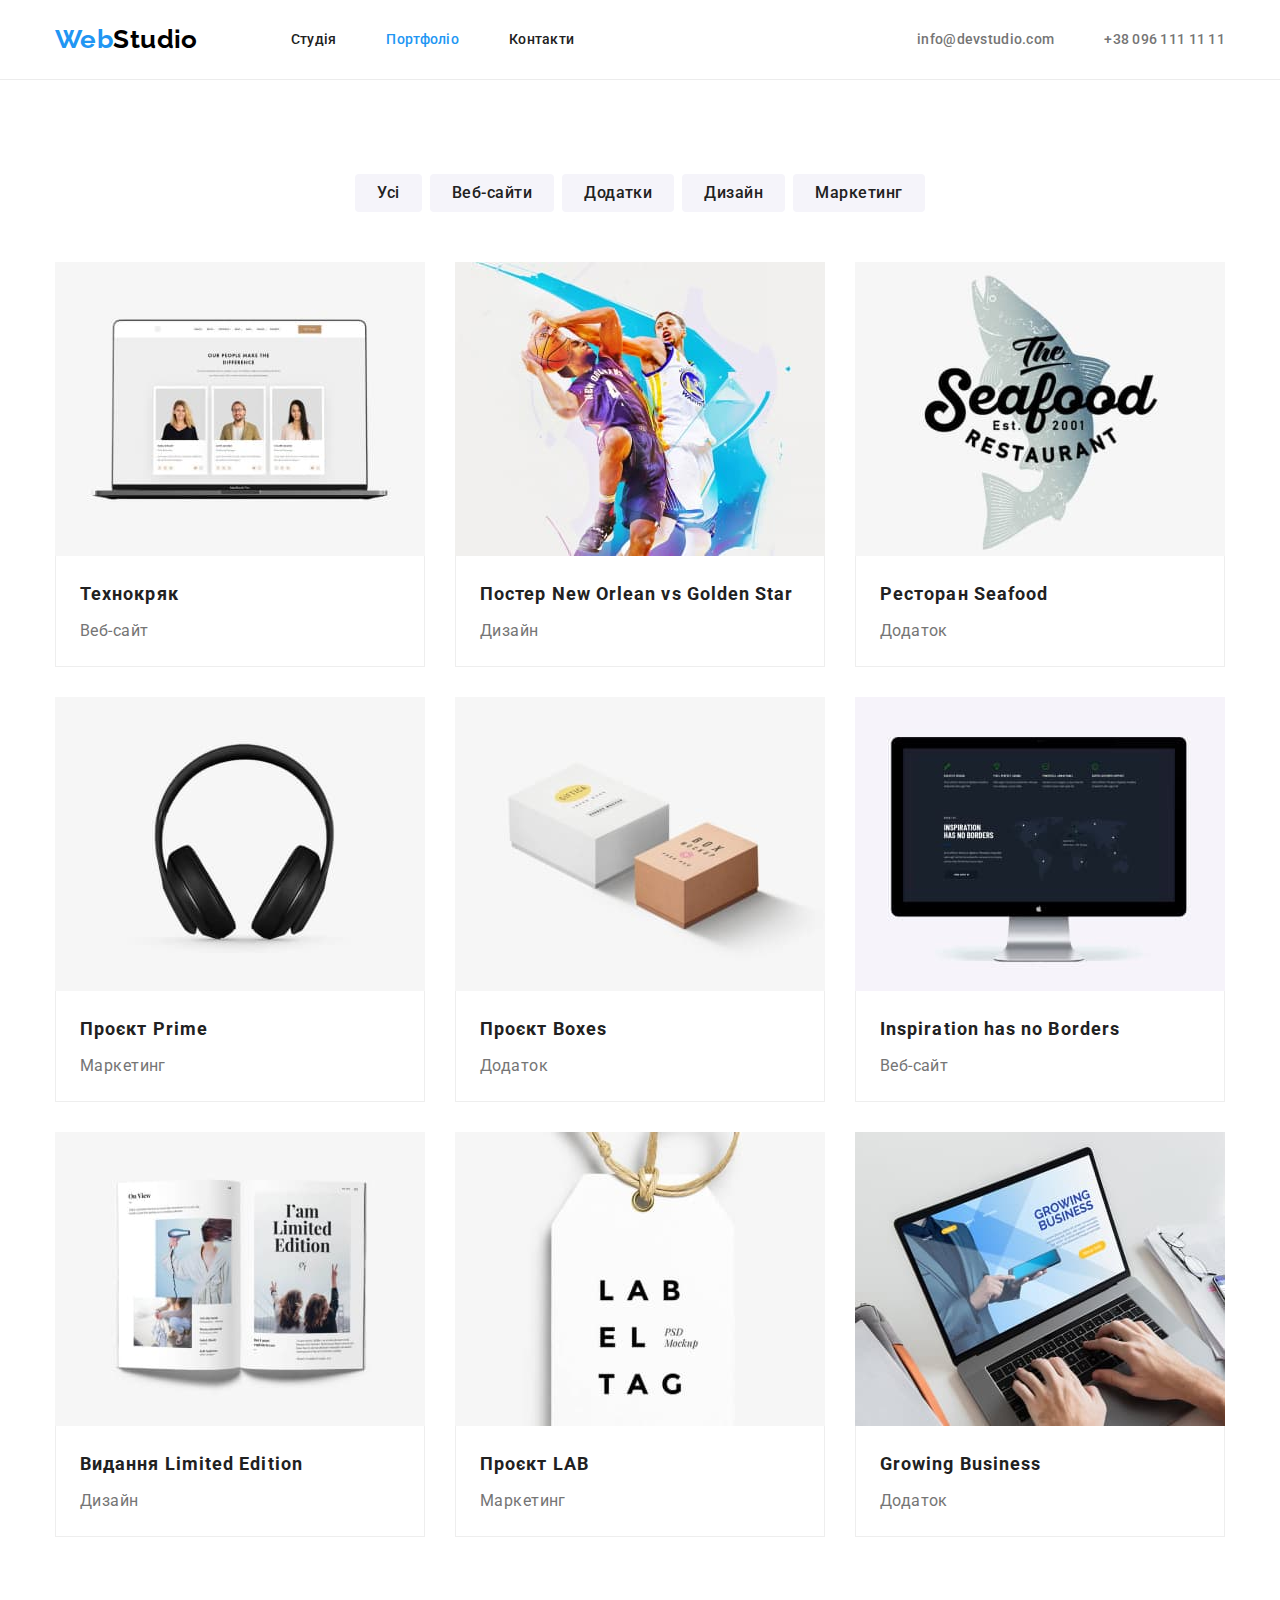
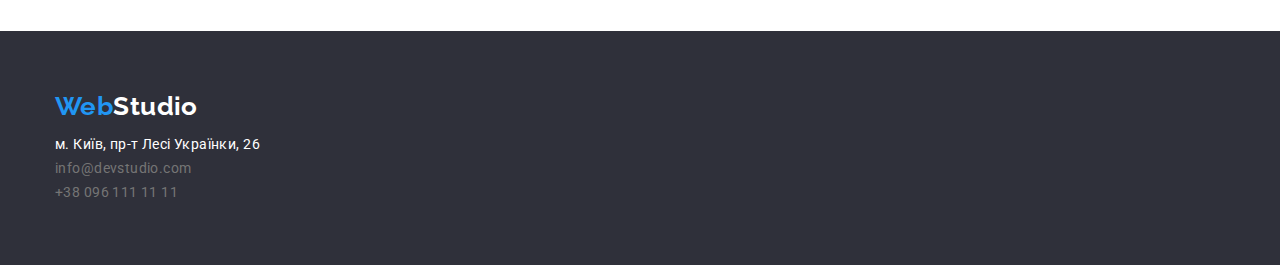
==== commit b3018713: "10-09-2022" ====
--- a/portfolio.html
+++ b/portfolio.html
@@ -19,16 +19,15 @@
   </head>
   <body class="body-portfolio">
     <header class="page-header">
-      <div class="container">
-        <div class="container-nav">
+      <div class="container navigation-container">
           <nav class="navigation">
             <a href="./index.html" class="logo-link">Web<span class="logo">Studio</span></a>
             <ul class="header-nav">
               <li>
-                <a href="./index.html" class="header-list list-current">Студія</a>
+                <a href="./index.html" class="header-list">Студія</a>
               </li>
               <li>
-                <a href="./portfolio.html" class="header-list">Портфоліо</a>
+                <a href="./portfolio.html" class="header-list  list-current">Портфоліо</a>
               </li>
               <li>
                 <a href="" class="header-list">Контакти</a>
--- a/css/styles.css
+++ b/css/styles.css
@@ -145,7 +145,7 @@
   border-bottom: 1px solid #ececec;
 }
 
-.container-nav {
+.navigation-container {
   display: flex;
 
 }
@@ -158,7 +158,7 @@
 .header-nav {
   display: flex;
   gap: 50px;
-  margin-left: 94px;
+  margin-left: 93px;
   list-style: none;
 }
 
@@ -305,6 +305,10 @@
 
 /* Footer */
 
+.footer-list:not(:last-child) {
+  margin-bottom: 9px;
+}
+
 .section-footer {
   background-color: var(--secondary-background-color);
   padding: 60px 0;
